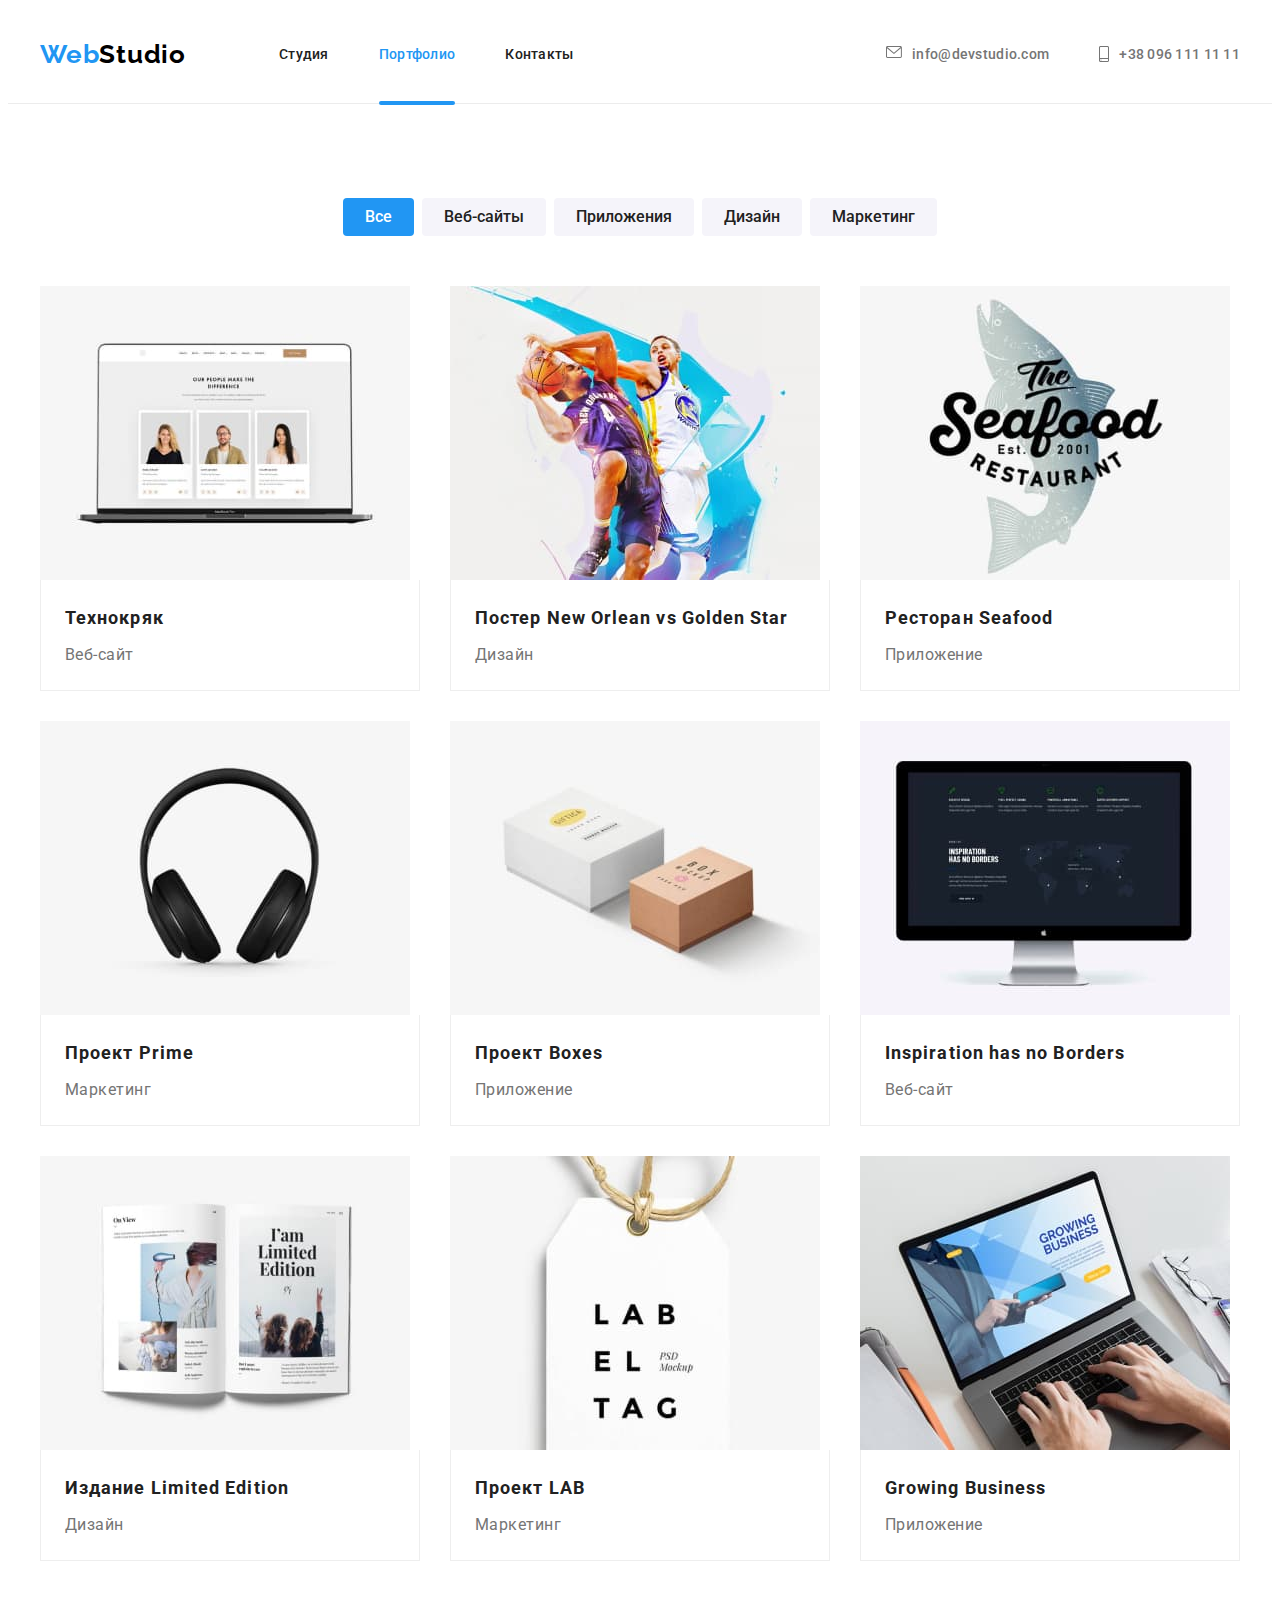
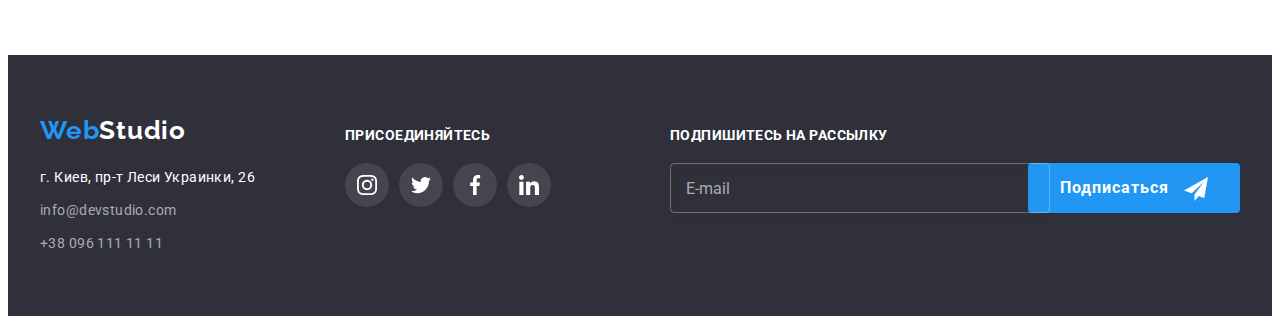
==== portfolio.html @ 1e7b912c "Initial commit" ====
<!DOCTYPE html>
<html lang="ru">
  <head>
    <meta charset="UTF-8" />
    <meta http-equiv="X-UA-Compatible" content="IE=edge" />
    <meta name="viewport" content="width=device-width, initial-scale=1.0" />
    <title>Студия</title>
    <!-- fonts -->
    <link rel="preconnect" href="https://fonts.googleapis.com" />
    <link rel="preconnect" href="https://fonts.gstatic.com" crossorigin />
    <link
      href="https://fonts.googleapis.com/css2?family=Raleway:wght@700&family=Roboto:wght@400;500;700;900&display=swap"
      rel="stylesheet"
    />
    <!-- normalize -->
    <link
      rel="stylesheet"
      href="https://cdnjs.cloudflare.com/ajax/libs/modern-normalize/1.1.0/modern-normalize.min.css"
      integrity="sha512-wpPYUAdjBVSE4KJnH1VR1HeZfpl1ub8YT/NKx4PuQ5NmX2tKuGu6U/JRp5y+Y8XG2tV+wKQpNHVUX03MfMFn9Q=="
      crossorigin="anonymous"
      referrerpolicy="no-referrer"
    />
    <!-- custom styles -->
    <link rel="stylesheet" href="./css/styles.css" />
    <link rel="shortcut icon" href="./images/favicon.ico" type="image/x-icon" />
  </head>
  <body>
    <!-- header section -->

    <header class="header">
      <!-- LOGO of a site -->
      <div class="container header-container">
        <nav class="header-nav">
          <a class="link logo" href="./index.html"
            >Web<span class="head-studio">Studio</span></a
          >

          <ul class="nopoint main-nav">
            <li class="main-nav-item">
              <a class="link nav-link main-nav-link" href="./index.html"
                >Студия</a
              >
            </li>
            <li class="main-nav-item">
              <a
                class="link nav-link main-nav-link link-active"
                href="./portfolio.html"
                >Портфолио</a
              >
            </li>
            <li class="main-nav-item">
              <a class="link nav-link main-nav-link" href="">Контакты</a>
            </li>
          </ul>
        </nav>

        <!-- contacts at header -->

        <ul class="nopoint contact-nav">
          <li class="contact-nav-item">
            <a class="link nav-link" href="mailto:info@devstudio.com"
              ><svg class="icon icon-contact" width="16" height="12">
                <use href="./images/icons.svg#icon-mail"></use>
              </svg>
              <span>info@devstudio.com</span></a
            >
          </li>
          <li class="contact-nav-item">
            <a class="link nav-link" href="tel:+380961111111"
              ><svg class="icon icon-contact" width="10" height="16">
                <use href="./images/icons.svg#icon-phone"></use>
              </svg>
              <span>+38 096 111 11 11</span></a
            >
          </li>
        </ul>
      </div>
    </header>

    <main>
      <section class="portfolio section">
        <div class="container">
          <h1 class="visually-hidden">Портфолио</h1>
          <ul class="nopoint filter-btn-list">
            <li class="filter-btn">
              <button class="button btn-active" type="button">Все</button>
            </li>
            <li class="filter-btn">
              <button class="button btn-passive" type="button">
                Веб-сайты
              </button>
            </li>
            <li class="filter-btn">
              <button class="button btn-passive" type="button">
                Приложения
              </button>
            </li>
            <li class="filter-btn">
              <button class="button btn-passive" type="button">Дизайн</button>
            </li>
            <li class="filter-btn">
              <button class="button btn-passive" type="button">
                Маркетинг
              </button>
            </li>
          </ul>
          <ul class="nopoint card-set">
            <li class="card-set-item">
              <a href="" class="link portfolio-link">
                <div class="photo-thumb">
                  <img
                    src="./images/portfolio/img-1.jpg"
                    alt="сайт Технокряк"
                    width="370"
                    height="294"
                  />
                  <div class="overlay-item-description">
                    <p class="portfolio-item-description">
                      Ресурс предлагает комплексные предложения с разным уровнем
                      функционала и сервисов. Все это позволит посетителю
                      получить исчерпывающие сведения о компании или частном
                      лице.
                    </p>
                  </div>
                </div>
                <div class="ptf-card">
                  <h2 class="title project-name">Технокряк</h2>
                  <p class="project-descrption">Веб-сайт</p>
                </div>
              </a>
            </li>
            <li class="card-set-item">
              <a href="" class="link portfolio-link">
                <div class="photo-thumb">
                  <img
                    src="./images/portfolio/img-2.jpg"
                    alt="два баскетболиста с мячом"
                    width="370"
                    height="294"
                  />
                  <div class="overlay-item-description">
                    <p class="portfolio-item-description">
                      Ресурс предлагает комплексные предложения с разным уровнем
                      функционала и сервисов. Все это позволит посетителю
                      получить исчерпывающие сведения о компании или частном
                      лице.
                    </p>
                  </div>
                </div>
                <div class="ptf-card">
                  <h2 class="title project-name">
                    Постер New Orlean vs Golden Star
                  </h2>
                  <p class="project-descrption">Дизайн</p>
                </div>
              </a>
            </li>
            <li class="card-set-item">
              <a href="" class="link portfolio-link">
                <div class="photo-thumb">
                  <img
                    src="./images/portfolio/img-3.jpg"
                    alt="лого ресторана и рыбка"
                    width="370"
                    height="294"
                  />
                  <div class="overlay-item-description">
                    <p class="portfolio-item-description">
                      Ресурс предлагает комплексные предложения с разным уровнем
                      функционала и сервисов. Все это позволит посетителю
                      получить исчерпывающие сведения о компании или частном
                      лице.
                    </p>
                  </div>
                </div>
                <div class="ptf-card">
                  <h2 class="title project-name">Ресторан Seafood</h2>
                  <p class="project-descrption">Приложение</p>
                </div>
              </a>
            </li>
            <li class="card-set-item">
              <a href="" class="link portfolio-link">
                <div class="photo-thumb">
                  <img
                    src="./images/portfolio/img-4.jpg"
                    alt="наушники"
                    width="370"
                    height="294"
                  />
                  <div class="overlay-item-description">
                    <p class="portfolio-item-description">
                      Ресурс предлагает комплексные предложения с разным уровнем
                      функционала и сервисов. Все это позволит посетителю
                      получить исчерпывающие сведения о компании или частном
                      лице.
                    </p>
                  </div>
                </div>
                <div class="ptf-card">
                  <h2 class="title project-name">Проект Prime</h2>
                  <p class="project-descrption">Маркетинг</p>
                </div>
              </a>
            </li>
            <li class="card-set-item">
              <a href="" class="link portfolio-link">
                <div class="photo-thumb">
                  <img
                    src="./images/portfolio/img-5.jpg"
                    alt="коробка и кирпич"
                    width="370"
                    height="294"
                  />
                  <div class="overlay-item-description">
                    <p class="portfolio-item-description">
                      Ресурс предлагает комплексные предложения с разным уровнем
                      функционала и сервисов. Все это позволит посетителю
                      получить исчерпывающие сведения о компании или частном
                      лице.
                    </p>
                  </div>
                </div>
                <div class="ptf-card">
                  <h2 class="title project-name">Проект Boxes</h2>
                  <p class="project-descrption">Приложение</p>
                </div>
              </a>
            </li>
            <li class="card-set-item">
              <a href="" class="link portfolio-link">
                <div class="photo-thumb">
                  <img
                    src="./images/portfolio/img-6.jpg"
                    alt="монитор с зайтом про звездное небо"
                    width="370"
                    height="294"
                  />
                  <div class="overlay-item-description">
                    <p class="portfolio-item-description">
                      Ресурс предлагает комплексные предложения с разным уровнем
                      функционала и сервисов. Все это позволит посетителю
                      получить исчерпывающие сведения о компании или частном
                      лице.
                    </p>
                  </div>
                </div>
                <div class="ptf-card">
                  <h2 class="title project-name">Inspiration has no Borders</h2>
                  <p class="project-descrption">Веб-сайт</p>
                </div>
              </a>
            </li>
            <li class="card-set-item">
              <a href="" class="link portfolio-link">
                <div class="photo-thumb">
                  <img
                    src="./images/portfolio/img-7.jpg"
                    alt="книга"
                    width="370"
                    height="294"
                  />
                  <div class="overlay-item-description">
                    <p class="portfolio-item-description">
                      Ресурс предлагает комплексные предложения с разным уровнем
                      функционала и сервисов. Все это позволит посетителю
                      получить исчерпывающие сведения о компании или частном
                      лице.
                    </p>
                  </div>
                </div>
                <div class="ptf-card">
                  <h2 class="title project-name">Издание Limited Edition</h2>
                  <p class="project-descrption">Дизайн</p>
                </div>
              </a>
            </li>
            <li class="card-set-item">
              <a href="" class="link portfolio-link">
                <div class="photo-thumb">
                  <img
                    src="./images/portfolio/img-8.jpg"
                    alt="бирка с лого"
                    width="370"
                    height="294"
                  />
                  <div class="overlay-item-description">
                    <p class="portfolio-item-description">
                      Ресурс предлагает комплексные предложения с разным уровнем
                      функционала и сервисов. Все это позволит посетителю
                      получить исчерпывающие сведения о компании или частном
                      лице.
                    </p>
                  </div>
                </div>
                <div class="ptf-card">
                  <h2 class="title project-name">Проект LAB</h2>
                  <p class="project-descrption">Маркетинг</p>
                </div>
              </a>
            </li>
            <li class="card-set-item">
              <a href="" class="link portfolio-link">
                <div class="photo-thumb">
                  <img
                    src="./images/portfolio/img-9.jpg"
                    alt="человек работает с нетбуком"
                    width="370"
                    height="294"
                  />
                  <div class="overlay-item-description">
                    <p class="portfolio-item-description">
                      Ресурс предлагает комплексные предложения с разным уровнем
                      функционала и сервисов. Все это позволит посетителю
                      получить исчерпывающие сведения о компании или частном
                      лице.
                    </p>
                  </div>
                </div>
                <div class="ptf-card">
                  <h2 class="title project-name">Growing Business</h2>
                  <p class="project-descrption">Приложение</p>
                </div>
              </a>
            </li>
          </ul>
        </div>
      </section>
    </main>

    <!-- footer section -->

    <footer class="footer">
      <div class="container footer-box">
        <address class="contact-info">
          <a class="link logo" href="./index.html"
            >Web<span class="bottom-studio">Studio</span></a
          >
          <ul class="nopoint">
            <li class="footer-item">
              <a
                class="link contact-address"
                href="https://goo.gl/maps/6H8zDvz9oKY9i1Rz8"
                target="_blank"
                rel="noopener nofollow"
                >г. Киев, пр-т Леси Украинки, 26</a
              >
            </li>
            <li class="footer-item">
              <a class="link contact-link" href="mailto:info@devstudio.com"
                >info@devstudio.com</a
              >
            </li>
            <li class="footer-item">
              <a class="link contact-link" href="tel:+380961111111"
                >+38 096 111 11 11</a
              >
            </li>
          </ul>
        </address>

        <div class="join">
          <strong class="title title-join">присоединяйтесь</strong>
          <ul class="nopoint social-list">
            <li class="social-item">
              <a
                href="https://www.instagram.com/"
                class="social-link link"
                rel="noopener noreferrer"
                target="_blank"
                aria-label="instagram"
              >
                <svg class="icon" width="20" height="20">
                  <use href="./images/icons.svg#icon-instagram"></use>
                </svg>
              </a>
            </li>
            <li class="social-item">
              <a
                href="https://twitter.com/?lang=ru"
                class="social-link link"
                rel="noopener noreferrer"
                target="_blank"
                aria-label="twitter"
              >
                <svg class="icon" width="20" height="20">
                  <use href="./images/icons.svg#icon-twitter"></use>
                </svg>
              </a>
            </li>
            <li class="social-item">
              <a
                href="https://www.facebook.com/groups/themeowuniverse"
                class="social-link link"
                rel="noopener noreferrer"
                target="_blank"
                aria-label="facebook"
              >
                <svg class="icon" width="20" height="20">
                  <use href="./images/icons.svg#icon-facebook"></use>
                </svg>
              </a>
            </li>
            <li class="social-item">
              <a
                href="https://ru.linkedin.com/"
                class="social-link link"
                rel="noopener noreferrer"
                target="_blank"
                aria-label="linkedin"
              >
                <svg class="icon" width="20" height="20">
                  <use href="./images/icons.svg#icon-linkedin"></use>
                </svg>
              </a>
            </li>
          </ul>
        </div>

        <div class="subscribe">
          <strong class="title title-join">Подпишитесь на рассылку</strong>
          <form class="subsribe-form">
            <label class="subscribe-label">
              <input
                class="subscribe-input"
                type="email"
                name="subscribe-email"
                placeholder=" "
              />
              <span class="subscribe-text">E-mail</span>
            </label>
            <button class="button subscribe-btn btn-active" type="submit">
              Подписаться
              <svg class="icon icon-send" width="24" height="24">
                <use href="./images/icons.svg#icon-send"></use>
              </svg>
            </button>
          </form>
        </div>
      </div>
    </footer>
  </body>
</html>
---- css/styles.css ----
/* Объявим переменные */
:root {
  /* text clrs */
  --main-clr: #2196f3;
  --title-color: #212121;
  --text-color: #757575;
  --foot-adress: rgba(255, 255, 255, 0.6);
  --white-clr: white;
  --icon-clr: #afb1b8;
  /* bg clrs */
  --bg-clr-main: #2f303a;
  --bg-clr-secondary: #f5f4fa;
  --bg-hero: #c4c4c4;
  --foot-icon: rgba(255, 255, 255, 0.1);
  --bg-our-job: rgba(47, 48, 58, 0.8);
  --overlay: rgba(0, 0, 0, 0.2);
  --hover-overlay: rgba(33, 150, 243, 0.9);
  --border-form-clr: rgba(33, 33, 33, 0.2);
  /* others */
  --hover-btn: #188ce8;
  --frame-clr: #ececec;
  --frame-card: #eeeeee;
  --box-height: 1.16;
  --ltr-spasing: 0.03em;
  --indent: 30px;
  /* transition */
  --transition-var: 250ms cubic-bezier(0.4, 0, 0.2, 1);
}

/* глобальныe стилu */

body {
  font-family: "Roboto", sans-serif;
  font-size: 14px;
  color: var(--text-color);
}
h1,
h2,
h3,
h4,
h5,
h6,
ul,
p {
  margin: 0;
  padding: 0;
}
img {
  display: block;
  max-width: 100%;
  height: auto;
}
.no-scroll {
  overflow: hidden;
}
.nopoint {
  list-style: none;
}
/* link start */
.link {
  text-decoration: none;
  color: inherit;
  transition: color var(--transition-var);
}
.nav-link.link-active,
.link:hover,
.link:focus {
  color: var(--main-clr);
}
.link-active::after {
  content: "";
  position: absolute;
  left: 0;
  bottom: -9px;

  width: 100%;
  height: 4px;
  border-radius: 2px;
  background-color: var(--main-clr);
}
.icon {
  fill: currentColor;
}
/* buttons start */
.button {
  font-family: inherit;
  font-size: 16px;
  font-weight: 500;
  border-radius: 4px;
  border: none;

  transition: color var(--transition-var), box-shadow var(--transition-var),
    background-color var(--transition-var);

  cursor: pointer;
}
.button:hover,
.button:focus {
  color: var(--white-clr);
  background-color: var(--hover-btn);
  box-shadow: 0px 4px 4px rgba(0, 0, 0, 0.15);
}
.btn-active {
  color: var(--white-clr);
  background-color: var(--main-clr);
}
.btn-passive {
  color: var(--title-color);
  background-color: var(--bg-clr-secondary);
}
/* buttons end */
.visually-hidden {
  position: absolute;
  width: 1px;
  height: 1px;
  margin: -1px;
  border: 0;
  padding: 0;

  white-space: nowrap;
  clip-path: inset(100%);
  clip: rect(0 0 0 0);
  overflow: hidden;
}
.title {
  color: var(--title-color);
}
.logo {
  font-family: "Raleway", sans-serif;
  font-weight: 700;
  font-size: 26px;
  line-height: 1.2;
  letter-spacing: var(--ltr-spasing);

  color: var(--main-clr);
}
.container {
  width: 1200px;
  padding: 0 15px;
  margin-left: auto;
  margin-right: auto;
}
.section {
  padding-top: 94px;
  padding-bottom: 94px;
}
/* calc of margin for all cards */
.card-set {
  display: flex;
  flex-wrap: wrap;
  margin: calc(var(--indent) / -2);
}
.card-set-item {
  flex-basis: calc((100% - var(--items) * var(--indent)) / var(--items));
  margin: calc(var(--indent) / 2);
}
/* локальные стили */

/* header */

.head-studio {
  color: black;
}
.nav-link {
  display: flex;
  font-weight: 500;
  font-size: 14px;
  line-height: var(--box-height);

  letter-spacing: 0.02em;
}
.nav-link,
.logo {
  padding: 31px 0 33px 0;
}
.header-container,
.header-nav,
.main-nav,
.contact-nav {
  display: flex;
}
.main-nav-item:not(:last-child),
.contact-nav-item:not(:last-child) {
  margin-right: 50px;
}
.main-nav-item {
  position: relative;
}
.header-nav,
.header-container {
  align-items: center;
}
.logo {
  margin-right: 93px;
}
.contact-nav {
  margin-left: auto;
}
.main-nav-link {
  color: var(--title-color);
}
.header {
  border-bottom: 1px solid var(--frame-clr);
}
.icon-contact {
  margin-right: 10px;
}

/* hero section */
.hero {
  padding: 200px 0;
  max-width: 1600px;
  margin: auto;

  text-align: center;

  background-color: var(--bg-hero);
  background-image: linear-gradient(
      rgba(47, 48, 58, 0.4),
      rgba(47, 48, 58, 0.4)
    ),
    url(../images/bg-hero.jpg);
  background-repeat: no-repeat;
  background-size: cover;
  background-position: center;
}
.hero-title {
  margin-bottom: 30px;

  font-weight: 900;
  font-size: 44px;
  line-height: 1.36;
  text-align: center;
  letter-spacing: 0.06em;
  text-transform: uppercase;

  color: var(--white-clr);
}
.hero-btn,
.form-btn,
.subscribe-btn {
  min-width: 200px;
  padding: 10px 32px;

  line-height: 1.88;
  font-weight: 700;
  letter-spacing: 0.06em;
}
/* qualities section */
.title-qualities,
.title-our-job,
.title-join {
  margin-bottom: 10px;

  font-size: inherit;
  line-height: var(--box-height);
  letter-spacing: var(--ltr-spasing);
  text-transform: uppercase;
}
.text-qualities {
  line-height: 1.71;
  letter-spacing: var(--ltr-spasing);
}
.qualities .card-set {
  --items: 4;
}
.qualities {
  padding-bottom: 0;
}
.bg-qualities {
  display: flex;
  justify-content: center;
  align-items: center;
  min-height: 120px;
  border-radius: 4px;

  margin-bottom: 30px;

  background-color: var(--bg-clr-secondary);
}
/* our job section */
.photo-thumb {
  position: relative;
  overflow: hidden;
}

.photos-title,
.workers-title,
.customers-title {
  margin-bottom: 50px;

  font-size: 36px;
  line-height: var(--box-height);
  text-align: center;
  letter-spacing: var(--ltr-spasing);
}
.title-our-job {
  position: absolute;
  left: 0;
  bottom: 0;

  display: flex;
  justify-content: center;
  align-items: center;
  width: 100%;
  min-height: 70px;
  margin-bottom: 0;

  background-color: var(--bg-our-job);
  color: #ffffff;
}
.photos .card-set {
  --items: 3;
}

/* workers section */
.workers {
  background-color: var(--bg-clr-secondary);
}
.card {
  background-color: var(--white-clr);
  text-align: center;
  font-size: 16px;
  line-height: var(--box-height);
  letter-spacing: var(--ltr-spasing);

  box-shadow: 0px 1px 3px rgba(0, 0, 0, 0.12), 0px 1px 1px rgba(0, 0, 0, 0.14),
    0px 2px 1px rgba(0, 0, 0, 0.2);
  border-radius: 0px 0px 4px 4px;
}
.name {
  margin-bottom: 10px;

  font-weight: 500;
  font-size: inherit;
  line-height: 1.19;
  letter-spacing: var(--ltr-spasing);
}
.card-name {
  padding: 30px 0;
}
.workers .card-set {
  --items: 4;
}
.social-list {
  display: flex;
  justify-content: center;
  gap: 10px;

  margin-top: 16px;
}
.social-item {
  border-radius: 50%;
  color: var(--icon-clr);
}
.social-link {
  display: flex;
  justify-content: center;
  align-items: center;
  width: 44px;
  height: 44px;

  border-radius: 50%;
  transition: color var(--transition-var),
    background-color var(--transition-var);

  fill: currentColor;
}
.social-item .social-link:hover,
.social-item .social-link:focus {
  background-color: var(--main-clr);
  color: var(--white-clr);
}
/* Regular customers */
.customers-list {
  display: flex;
  justify-content: center;
  align-items: center;
}
.card-set-item.customers-item {
  --items: 6;
}
.link-clients {
  display: flex;
  justify-content: center;
  align-items: center;
  height: 92px;

  border: 1px solid var(--icon-clr);
  border-radius: 4px;
  color: var(--icon-clr);
  transition: border-color var(--transition-var), color var(--transition-var);
}
.link-clients:hover,
.link-clients:focus {
  border-color: var(--main-clr);
}

/* footer section */
.footer {
  padding: 60px 0;
  background-color: var(--bg-clr-main);
}
.footer .logo {
  display: inline-block;
  margin-bottom: 20px;
  margin-right: 0;
  padding: 0;
}
.footer-item:not(:last-child) {
  margin-bottom: 9px;
}
.bottom-studio {
  color: var(--white-clr);
}
.contact-info {
  margin-right: 90px;
  font-style: inherit;
  font-size: 14px;
  line-height: 1.71;
  letter-spacing: var(--ltr-spasing);
}
.contact-address,
.title-join {
  color: var(--white-clr);
}
.contact-link {
  color: var(--foot-adress);
}
.footer-box {
  display: flex;
}
.join,
.subscribe {
  margin-top: 12px;
}
.join .social-list {
  margin-top: 20px;
}
.join .social-item {
  color: var(--white-clr);
  background-color: var(--foot-icon);
  transition: background-color var(--transition-var);
}
.social-item:hover,
.social-item:focus {
  background-color: var(--main-clr);
}
.subscribe {
  flex-basis: 570px;
  margin-left: auto;
}
.subsribe-form {
  display: flex;
  margin-top: 20px;
  align-items: center;
}
.subscribe-input {
  padding: 15px 16px;
  background-color: transparent;
  width: calc(100% - 12px);
  border: none;
  outline: none;
  transition: border-color var(--transition-var);
  font-size: 16px;
  color: var(--foot-adress);
  border: 1px solid rgba(255, 255, 255, 0.3);
  filter: drop-shadow(0px 4px 4px rgba(0, 0, 0, 0.15));
  border-radius: 4px;
}
.subscribe-input:focus {
  outline: none;
  border-color: var(--main-clr);
}
.subscribe-label {
  position: relative;
  flex-grow: 1;
}
.subscribe-text {
  position: absolute;
  left: 16px;
  bottom: 15px;
  font-size: 16px;
  color: var(--foot-adress);
  transition: transform var(--transition-var), color var(--transition-var);
}
.subscribe-input:focus + .subscribe-text {
  color: var(--main-clr);
}
.subscribe-input:focus + .subscribe-text,
.subscribe-input:not(:placeholder-shown) + .subscribe-text {
  transform: translateY(45px);
}
.icon-send {
  margin-left: 10px;
  vertical-align: middle;
}

/* modal window */
.backdrop {
  position: fixed;
  left: 0;
  top: 0;

  width: 100vw;
  height: 100vh;

  background-color: var(--overlay);

  opacity: 1;
  transition: opacity var(--transition-var), visibility var(--transition-var);
}
.backdrop.is-hidden {
  visibility: hidden;
  opacity: 0;
  pointer-events: none;
}
.backdrop.is-hidden .modal {
  transform: translate(-50%, -50%) scaleY(0.2);
}
.modal {
  position: absolute;
  left: 50%;
  top: 50%;
  transform: translate(-50%, -50%) scaleY(1);
  transition: transform var(--transition-var);
  transform-origin: top center;

  width: 530px;
  padding: 40px;

  box-shadow: 0px 1px 3px rgba(0, 0, 0, 0.12), 0px 1px 1px rgba(0, 0, 0, 0.14),
    0px 2px 1px rgba(0, 0, 0, 0.2);
  border-radius: 4px;
  background-color: var(--white-clr);
}
.btn-close {
  position: absolute;
  right: 8px;
  top: 8px;

  width: 30px;
  height: 30px;

  display: flex;
  justify-content: center;
  align-items: center;

  color: #000;
  border-radius: 50%;
  border: 1px solid rgba(0, 0, 0, 0.1);
  cursor: pointer;

  transition: color var(--transition-var);
}
.btn-close:hover {
  color: var(--main-clr);
}
.recall-form {
  display: flex;
  justify-content: center;
}
.modal-title {
  display: block;
  margin-bottom: 12px;

  font-size: 20px;
  line-height: var(--box-height);
  letter-spacing: var(--ltr-spasing);
  text-align: center;

  color: var(--title-color);
}
.mod-label {
  position: relative;
  display: flex;
  flex-direction: column;
  margin-bottom: 10px;
  transition: color var(--transition-var);

  color: var(--title-color);
}
.mod-label:last-child {
  margin-bottom: 20px;
}
.mod-label:focus-within > .input-area {
  outline: 1px solid var(--main-clr);
  border-color: transparent;
}
.mod-label:focus-within {
  color: var(--main-clr);
}
.mod-text {
  font-size: 12px;
  line-height: var(--box-height);
  letter-spacing: 0.01em;

  color: var(--text-color);
}
.input-area {
  width: 100%;
  padding: 12px;
  padding-left: 42px;
  margin-top: 4px;

  border-radius: 4px;
  border: 1px solid var(--border-form-clr);
  outline-color: var(--border-form-clr);
  transition: outline-color var(--transition-var);
}
.input-area.text-area {
  padding-left: 16px;
  min-height: 120px;
  resize: none;
}
.input-area.text-area::placeholder {
  color: rgba(117, 117, 117, 0.5);
  font-size: 12px;
}
.mod-icon {
  position: absolute;
  left: 16px;
  bottom: 12px;
}
.mod-agree {
  display: flex;
  justify-content: center;
  align-items: center;
  gap: 8px;
  margin-top: 20px;
}
.chbx-label {
  width: 15px;
  height: 15px;
  border: 2px solid var(--title-color);
  border-radius: 2px;
  color: var(--white-clr);
  transition: background-color var(--transition-var),
    border-color var(--transition-var);
}
.policy-agree:checked + .chbx-label {
  background-color: var(--main-clr);
  border-color: var(--main-clr);
}
.mod-chbox-text {
  font-size: 14px;
  line-height: 1.71;
  letter-spacing: 0.03em;
}
.licence-link {
  color: var(--main-clr);
}
.form-btn {
  display: block;
  margin-left: auto;
  margin-right: auto;
  margin-top: 30px;
  box-shadow: 0px 4px 4px rgba(0, 0, 0, 0.15);
}

/* END OF INDEX.HTML */

/* START PORTFOLIO.HTML */

.project-name {
  margin-bottom: 4px;

  font-size: 18px;
  line-height: 2;
  letter-spacing: 0.06em;
}
.project-descrption {
  font-size: 16px;
  line-height: 1.88;
  letter-spacing: var(--ltr-spasing);
}
.ptf-card {
  padding: 20px 24px;
  border: 1px solid var(--frame-card);
  border-top: none;
}
.overlay-item-description {
  position: absolute;
  left: 0;
  top: 0;
  width: 100%;
  height: 100%;
  transform: translateY(101%);

  display: flex;
  justify-content: center;
  align-items: center;

  transition: transform var(--transition-var);
  background-color: var(--hover-overlay);
}
.portfolio-item-description {
  display: block;
  flex-basis: 320px;

  font-size: 18px;
  line-height: 1.56;
  letter-spacing: var(--ltr-spasing);

  color: #ffffff;
  color: var(--white-clr);
}
.portfolio {
  --items: 3;
}
.filter-btn-list {
  display: flex;
  justify-content: center;
  margin-bottom: 50px;
}
.filter-btn:not(:last-child) {
  margin-right: 8px;
}
.portfolio .button {
  padding: 6px 22px;
  line-height: 1.6;
}
.link.portfolio-link {
  display: block;
  transition: box-shadow var(--transition-var);
}
.filter-btn > .button:hover,
.filter-btn > .button:focus {
  box-shadow: 0px 3px 1px rgba(0, 0, 0, 0.1), 0px 1px 2px rgba(0, 0, 0, 0.08),
    0px 2px 2px rgba(0, 0, 0, 0.12);
}
.portfolio .portfolio-link:hover,
.portfolio .portfolio-link:focus {
  box-shadow: 0px 1px 1px rgba(0, 0, 0, 0.12), 0px 4px 4px rgba(0, 0, 0, 0.06),
    1px 4px 6px rgba(0, 0, 0, 0.16);
  color: var(--text-color);
}
.portfolio-link:hover .overlay-item-description,
.portfolio-link:focus .overlay-item-description {
  transform: translateY(0);
}
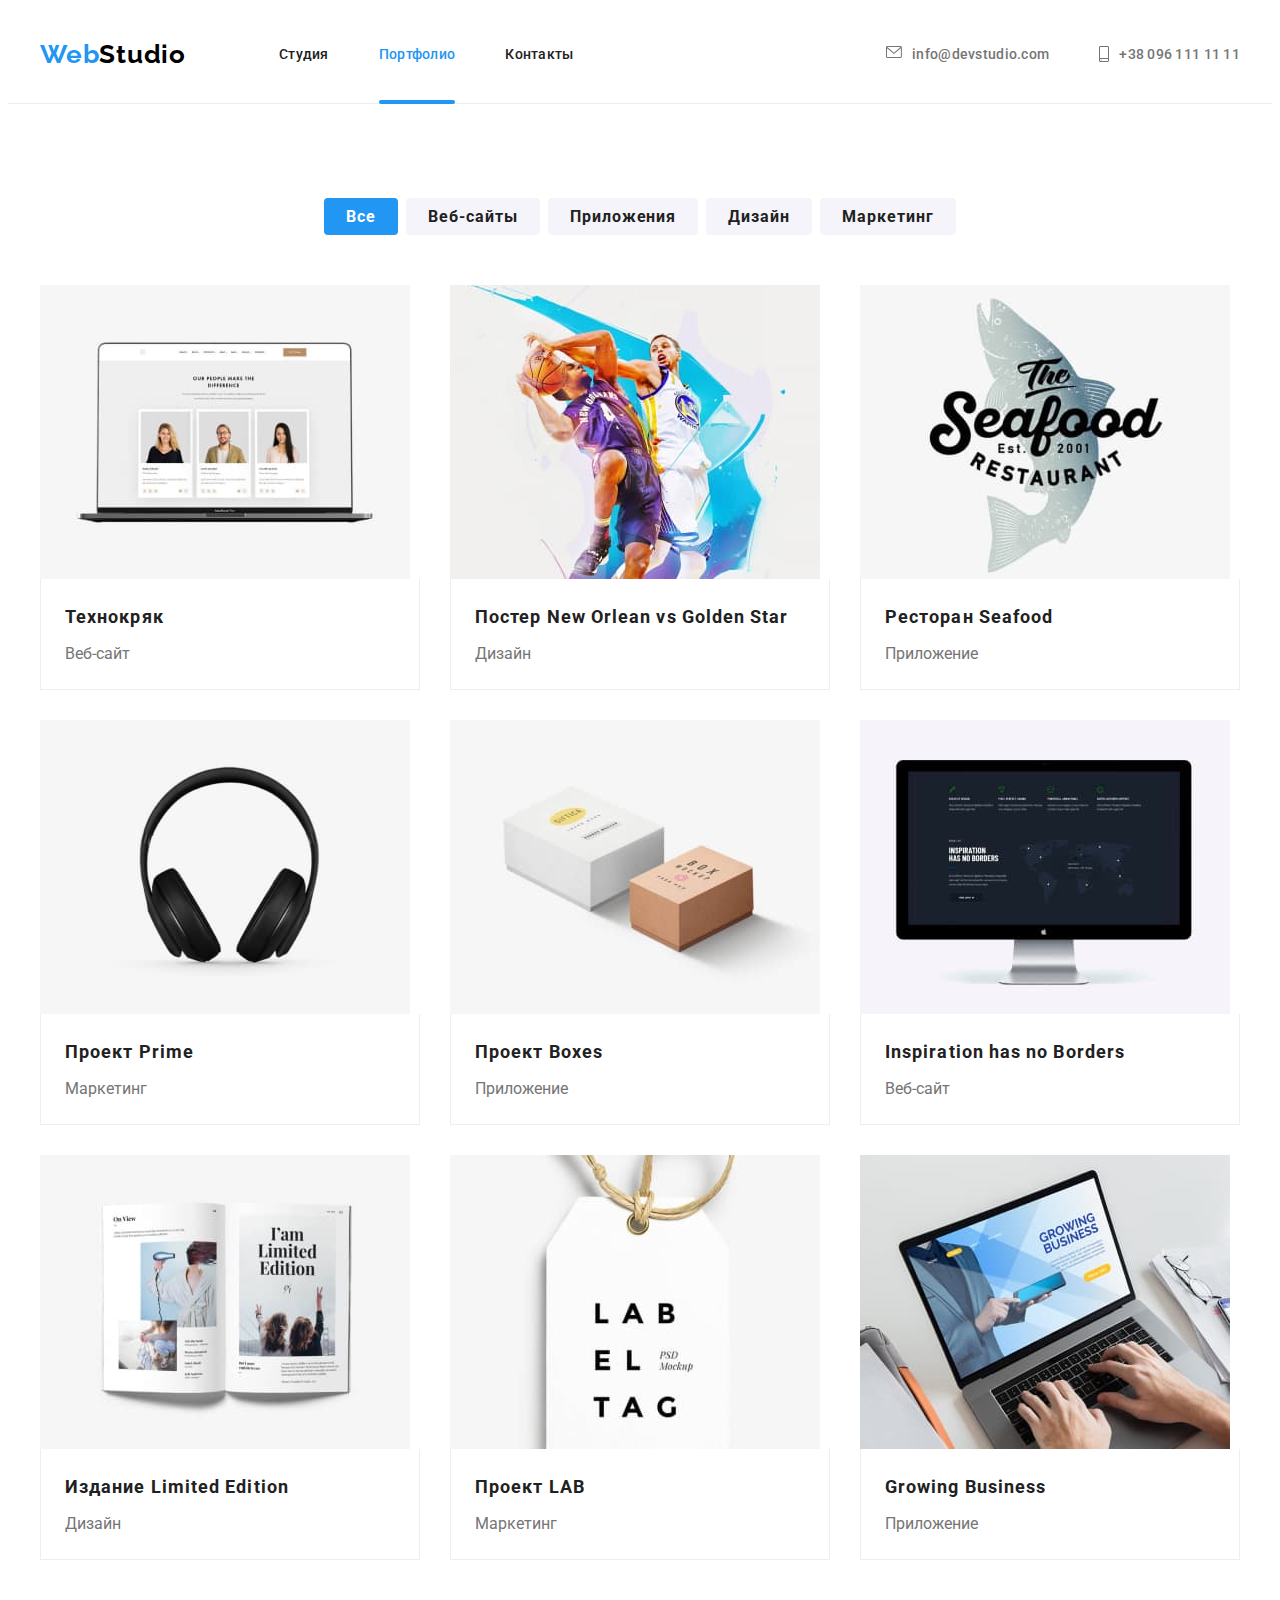
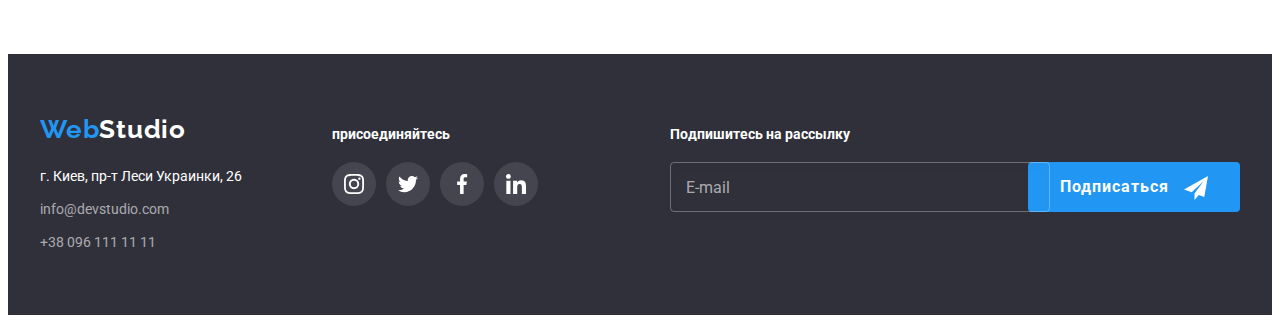
==== commit 083c76ba: "sass up to footer" ====
--- a/portfolio.html
+++ b/portfolio.html
@@ -21,6 +21,7 @@
       referrerpolicy="no-referrer"
     />
     <!-- custom styles -->
+    <link rel="stylesheet" href="./css/main.min.css" />
     <link rel="stylesheet" href="./css/styles.css" />
     <link rel="shortcut icon" href="./images/favicon.ico" type="image/x-icon" />
   </head>
@@ -83,243 +84,247 @@
           <h1 class="visually-hidden">Портфолио</h1>
           <ul class="nopoint filter-btn-list">
             <li class="filter-btn">
-              <button class="button btn-active" type="button">Все</button>
+              <button class="button btn--active" type="button">Все</button>
             </li>
             <li class="filter-btn">
-              <button class="button btn-passive" type="button">
+              <button class="button btn--passive" type="button">
                 Веб-сайты
               </button>
             </li>
             <li class="filter-btn">
-              <button class="button btn-passive" type="button">
+              <button class="button btn--passive" type="button">
                 Приложения
               </button>
             </li>
             <li class="filter-btn">
-              <button class="button btn-passive" type="button">Дизайн</button>
+              <button class="button btn--passive" type="button">Дизайн</button>
             </li>
             <li class="filter-btn">
-              <button class="button btn-passive" type="button">
+              <button class="button btn--passive" type="button">
                 Маркетинг
               </button>
             </li>
           </ul>
           <ul class="nopoint card-set">
-            <li class="card-set-item">
-              <a href="" class="link portfolio-link">
-                <div class="photo-thumb">
+            <li class="card-set__item">
+              <a href="" class="link portfolio-card">
+                <div class="photo__thumb">
                   <img
                     src="./images/portfolio/img-1.jpg"
                     alt="сайт Технокряк"
                     width="370"
                     height="294"
                   />
-                  <div class="overlay-item-description">
-                    <p class="portfolio-item-description">
-                      Ресурс предлагает комплексные предложения с разным уровнем
-                      функционала и сервисов. Все это позволит посетителю
-                      получить исчерпывающие сведения о компании или частном
-                      лице.
-                    </p>
-                  </div>
-                </div>
-                <div class="ptf-card">
-                  <h2 class="title project-name">Технокряк</h2>
-                  <p class="project-descrption">Веб-сайт</p>
-                </div>
-              </a>
-            </li>
-            <li class="card-set-item">
-              <a href="" class="link portfolio-link">
-                <div class="photo-thumb">
+                  <div class="portfolio-card__overlay">
+                    <p class="portfolio-card__text">
+                      Ресурс предлагает комплексные предложения с разным уровнем
+                      функционала и сервисов. Все это позволит посетителю
+                      получить исчерпывающие сведения о компании или частном
+                      лице.
+                    </p>
+                  </div>
+                </div>
+                <div class="portfolio-card__description">
+                  <h2 class="title portfolio-card__title">Технокряк</h2>
+                  <p class="portfolio-card__type">Веб-сайт</p>
+                </div>
+              </a>
+            </li>
+            <li class="card-set__item">
+              <a href="" class="link portfolio-card">
+                <div class="photo__thumb">
                   <img
                     src="./images/portfolio/img-2.jpg"
                     alt="два баскетболиста с мячом"
                     width="370"
                     height="294"
                   />
-                  <div class="overlay-item-description">
-                    <p class="portfolio-item-description">
-                      Ресурс предлагает комплексные предложения с разным уровнем
-                      функционала и сервисов. Все это позволит посетителю
-                      получить исчерпывающие сведения о компании или частном
-                      лице.
-                    </p>
-                  </div>
-                </div>
-                <div class="ptf-card">
-                  <h2 class="title project-name">
+                  <div class="portfolio-card__overlay">
+                    <p class="portfolio-card__text">
+                      Ресурс предлагает комплексные предложения с разным уровнем
+                      функционала и сервисов. Все это позволит посетителю
+                      получить исчерпывающие сведения о компании или частном
+                      лице.
+                    </p>
+                  </div>
+                </div>
+                <div class="portfolio-card__description">
+                  <h2 class="title portfolio-card__title">
                     Постер New Orlean vs Golden Star
                   </h2>
-                  <p class="project-descrption">Дизайн</p>
-                </div>
-              </a>
-            </li>
-            <li class="card-set-item">
-              <a href="" class="link portfolio-link">
-                <div class="photo-thumb">
+                  <p class="portfolio-card__type">Дизайн</p>
+                </div>
+              </a>
+            </li>
+            <li class="card-set__item">
+              <a href="" class="link portfolio-card">
+                <div class="photo__thumb">
                   <img
                     src="./images/portfolio/img-3.jpg"
                     alt="лого ресторана и рыбка"
                     width="370"
                     height="294"
                   />
-                  <div class="overlay-item-description">
-                    <p class="portfolio-item-description">
-                      Ресурс предлагает комплексные предложения с разным уровнем
-                      функционала и сервисов. Все это позволит посетителю
-                      получить исчерпывающие сведения о компании или частном
-                      лице.
-                    </p>
-                  </div>
-                </div>
-                <div class="ptf-card">
-                  <h2 class="title project-name">Ресторан Seafood</h2>
-                  <p class="project-descrption">Приложение</p>
-                </div>
-              </a>
-            </li>
-            <li class="card-set-item">
-              <a href="" class="link portfolio-link">
-                <div class="photo-thumb">
+                  <div class="portfolio-card__overlay">
+                    <p class="portfolio-card__text">
+                      Ресурс предлагает комплексные предложения с разным уровнем
+                      функционала и сервисов. Все это позволит посетителю
+                      получить исчерпывающие сведения о компании или частном
+                      лице.
+                    </p>
+                  </div>
+                </div>
+                <div class="portfolio-card__description">
+                  <h2 class="title portfolio-card__title">Ресторан Seafood</h2>
+                  <p class="portfolio-card__type">Приложение</p>
+                </div>
+              </a>
+            </li>
+            <li class="card-set__item">
+              <a href="" class="link portfolio-card">
+                <div class="photo__thumb">
                   <img
                     src="./images/portfolio/img-4.jpg"
                     alt="наушники"
                     width="370"
                     height="294"
                   />
-                  <div class="overlay-item-description">
-                    <p class="portfolio-item-description">
-                      Ресурс предлагает комплексные предложения с разным уровнем
-                      функционала и сервисов. Все это позволит посетителю
-                      получить исчерпывающие сведения о компании или частном
-                      лице.
-                    </p>
-                  </div>
-                </div>
-                <div class="ptf-card">
-                  <h2 class="title project-name">Проект Prime</h2>
-                  <p class="project-descrption">Маркетинг</p>
-                </div>
-              </a>
-            </li>
-            <li class="card-set-item">
-              <a href="" class="link portfolio-link">
-                <div class="photo-thumb">
+                  <div class="portfolio-card__overlay">
+                    <p class="portfolio-card__text">
+                      Ресурс предлагает комплексные предложения с разным уровнем
+                      функционала и сервисов. Все это позволит посетителю
+                      получить исчерпывающие сведения о компании или частном
+                      лице.
+                    </p>
+                  </div>
+                </div>
+                <div class="portfolio-card__description">
+                  <h2 class="title portfolio-card__title">Проект Prime</h2>
+                  <p class="portfolio-card__type">Маркетинг</p>
+                </div>
+              </a>
+            </li>
+            <li class="card-set__item">
+              <a href="" class="link portfolio-card">
+                <div class="photo__thumb">
                   <img
                     src="./images/portfolio/img-5.jpg"
                     alt="коробка и кирпич"
                     width="370"
                     height="294"
                   />
-                  <div class="overlay-item-description">
-                    <p class="portfolio-item-description">
-                      Ресурс предлагает комплексные предложения с разным уровнем
-                      функционала и сервисов. Все это позволит посетителю
-                      получить исчерпывающие сведения о компании или частном
-                      лице.
-                    </p>
-                  </div>
-                </div>
-                <div class="ptf-card">
-                  <h2 class="title project-name">Проект Boxes</h2>
-                  <p class="project-descrption">Приложение</p>
-                </div>
-              </a>
-            </li>
-            <li class="card-set-item">
-              <a href="" class="link portfolio-link">
-                <div class="photo-thumb">
+                  <div class="portfolio-card__overlay">
+                    <p class="portfolio-card__text">
+                      Ресурс предлагает комплексные предложения с разным уровнем
+                      функционала и сервисов. Все это позволит посетителю
+                      получить исчерпывающие сведения о компании или частном
+                      лице.
+                    </p>
+                  </div>
+                </div>
+                <div class="portfolio-card__description">
+                  <h2 class="title portfolio-card__title">Проект Boxes</h2>
+                  <p class="portfolio-card__type">Приложение</p>
+                </div>
+              </a>
+            </li>
+            <li class="card-set__item">
+              <a href="" class="link portfolio-card">
+                <div class="photo__thumb">
                   <img
                     src="./images/portfolio/img-6.jpg"
                     alt="монитор с зайтом про звездное небо"
                     width="370"
                     height="294"
                   />
-                  <div class="overlay-item-description">
-                    <p class="portfolio-item-description">
-                      Ресурс предлагает комплексные предложения с разным уровнем
-                      функционала и сервисов. Все это позволит посетителю
-                      получить исчерпывающие сведения о компании или частном
-                      лице.
-                    </p>
-                  </div>
-                </div>
-                <div class="ptf-card">
-                  <h2 class="title project-name">Inspiration has no Borders</h2>
-                  <p class="project-descrption">Веб-сайт</p>
-                </div>
-              </a>
-            </li>
-            <li class="card-set-item">
-              <a href="" class="link portfolio-link">
-                <div class="photo-thumb">
+                  <div class="portfolio-card__overlay">
+                    <p class="portfolio-card__text">
+                      Ресурс предлагает комплексные предложения с разным уровнем
+                      функционала и сервисов. Все это позволит посетителю
+                      получить исчерпывающие сведения о компании или частном
+                      лице.
+                    </p>
+                  </div>
+                </div>
+                <div class="portfolio-card__description">
+                  <h2 class="title portfolio-card__title">
+                    Inspiration has no Borders
+                  </h2>
+                  <p class="portfolio-card__type">Веб-сайт</p>
+                </div>
+              </a>
+            </li>
+            <li class="card-set__item">
+              <a href="" class="link portfolio-card">
+                <div class="photo__thumb">
                   <img
                     src="./images/portfolio/img-7.jpg"
                     alt="книга"
                     width="370"
                     height="294"
                   />
-                  <div class="overlay-item-description">
-                    <p class="portfolio-item-description">
-                      Ресурс предлагает комплексные предложения с разным уровнем
-                      функционала и сервисов. Все это позволит посетителю
-                      получить исчерпывающие сведения о компании или частном
-                      лице.
-                    </p>
-                  </div>
-                </div>
-                <div class="ptf-card">
-                  <h2 class="title project-name">Издание Limited Edition</h2>
-                  <p class="project-descrption">Дизайн</p>
-                </div>
-              </a>
-            </li>
-            <li class="card-set-item">
-              <a href="" class="link portfolio-link">
-                <div class="photo-thumb">
+                  <div class="portfolio-card__overlay">
+                    <p class="portfolio-card__text">
+                      Ресурс предлагает комплексные предложения с разным уровнем
+                      функционала и сервисов. Все это позволит посетителю
+                      получить исчерпывающие сведения о компании или частном
+                      лице.
+                    </p>
+                  </div>
+                </div>
+                <div class="portfolio-card__description">
+                  <h2 class="title portfolio-card__title">
+                    Издание Limited Edition
+                  </h2>
+                  <p class="portfolio-card__type">Дизайн</p>
+                </div>
+              </a>
+            </li>
+            <li class="card-set__item">
+              <a href="" class="link portfolio-card">
+                <div class="photo__thumb">
                   <img
                     src="./images/portfolio/img-8.jpg"
                     alt="бирка с лого"
                     width="370"
                     height="294"
                   />
-                  <div class="overlay-item-description">
-                    <p class="portfolio-item-description">
-                      Ресурс предлагает комплексные предложения с разным уровнем
-                      функционала и сервисов. Все это позволит посетителю
-                      получить исчерпывающие сведения о компании или частном
-                      лице.
-                    </p>
-                  </div>
-                </div>
-                <div class="ptf-card">
-                  <h2 class="title project-name">Проект LAB</h2>
-                  <p class="project-descrption">Маркетинг</p>
-                </div>
-              </a>
-            </li>
-            <li class="card-set-item">
-              <a href="" class="link portfolio-link">
-                <div class="photo-thumb">
+                  <div class="portfolio-card__overlay">
+                    <p class="portfolio-card__text">
+                      Ресурс предлагает комплексные предложения с разным уровнем
+                      функционала и сервисов. Все это позволит посетителю
+                      получить исчерпывающие сведения о компании или частном
+                      лице.
+                    </p>
+                  </div>
+                </div>
+                <div class="portfolio-card__description">
+                  <h2 class="title portfolio-card__title">Проект LAB</h2>
+                  <p class="portfolio-card__type">Маркетинг</p>
+                </div>
+              </a>
+            </li>
+            <li class="card-set__item">
+              <a href="" class="link portfolio-card">
+                <div class="photo__thumb">
                   <img
                     src="./images/portfolio/img-9.jpg"
                     alt="человек работает с нетбуком"
                     width="370"
                     height="294"
                   />
-                  <div class="overlay-item-description">
-                    <p class="portfolio-item-description">
-                      Ресурс предлагает комплексные предложения с разным уровнем
-                      функционала и сервисов. Все это позволит посетителю
-                      получить исчерпывающие сведения о компании или частном
-                      лице.
-                    </p>
-                  </div>
-                </div>
-                <div class="ptf-card">
-                  <h2 class="title project-name">Growing Business</h2>
-                  <p class="project-descrption">Приложение</p>
+                  <div class="portfolio-card__overlay">
+                    <p class="portfolio-card__text">
+                      Ресурс предлагает комплексные предложения с разным уровнем
+                      функционала и сервисов. Все это позволит посетителю
+                      получить исчерпывающие сведения о компании или частном
+                      лице.
+                    </p>
+                  </div>
+                </div>
+                <div class="portfolio-card__description">
+                  <h2 class="title portfolio-card__title">Growing Business</h2>
+                  <p class="portfolio-card__type">Приложение</p>
                 </div>
               </a>
             </li>
@@ -331,28 +336,28 @@
     <!-- footer section -->
 
     <footer class="footer">
-      <div class="container footer-box">
-        <address class="contact-info">
-          <a class="link logo" href="./index.html"
+      <div class="container footer__box">
+        <address class="contacts">
+          <a class="link logo footer__logo" href="./index.html"
             >Web<span class="bottom-studio">Studio</span></a
           >
           <ul class="nopoint">
-            <li class="footer-item">
-              <a
-                class="link contact-address"
+            <li class="contacts__item">
+              <a
+                class="link contact__address"
                 href="https://goo.gl/maps/6H8zDvz9oKY9i1Rz8"
                 target="_blank"
                 rel="noopener nofollow"
                 >г. Киев, пр-т Леси Украинки, 26</a
               >
             </li>
-            <li class="footer-item">
-              <a class="link contact-link" href="mailto:info@devstudio.com"
+            <li class="contacts__item">
+              <a class="link contact__link" href="mailto:info@devstudio.com"
                 >info@devstudio.com</a
               >
             </li>
-            <li class="footer-item">
-              <a class="link contact-link" href="tel:+380961111111"
+            <li class="contacts__item">
+              <a class="link contact__link" href="tel:+380961111111"
                 >+38 096 111 11 11</a
               >
             </li>
@@ -360,12 +365,12 @@
         </address>
 
         <div class="join">
-          <strong class="title title-join">присоединяйтесь</strong>
+          <strong class="title join__title">присоединяйтесь</strong>
           <ul class="nopoint social-list">
-            <li class="social-item">
+            <li class="social-list__item">
               <a
                 href="https://www.instagram.com/"
-                class="social-link link"
+                class="social-list__link link"
                 rel="noopener noreferrer"
                 target="_blank"
                 aria-label="instagram"
@@ -375,10 +380,10 @@
                 </svg>
               </a>
             </li>
-            <li class="social-item">
+            <li class="social-list__item">
               <a
                 href="https://twitter.com/?lang=ru"
-                class="social-link link"
+                class="social-list__link link"
                 rel="noopener noreferrer"
                 target="_blank"
                 aria-label="twitter"
@@ -388,10 +393,10 @@
                 </svg>
               </a>
             </li>
-            <li class="social-item">
+            <li class="social-list__item">
               <a
                 href="https://www.facebook.com/groups/themeowuniverse"
-                class="social-link link"
+                class="social-list__link link"
                 rel="noopener noreferrer"
                 target="_blank"
                 aria-label="facebook"
@@ -401,10 +406,10 @@
                 </svg>
               </a>
             </li>
-            <li class="social-item">
+            <li class="social-list__item">
               <a
                 href="https://ru.linkedin.com/"
-                class="social-link link"
+                class="social-list__link link"
                 rel="noopener noreferrer"
                 target="_blank"
                 aria-label="linkedin"
@@ -418,20 +423,20 @@
         </div>
 
         <div class="subscribe">
-          <strong class="title title-join">Подпишитесь на рассылку</strong>
-          <form class="subsribe-form">
-            <label class="subscribe-label">
+          <strong class="title join__title">Подпишитесь на рассылку</strong>
+          <form class="subsribe__form">
+            <label class="subscribe__label">
               <input
-                class="subscribe-input"
+                class="subscribe__input"
                 type="email"
                 name="subscribe-email"
                 placeholder=" "
               />
-              <span class="subscribe-text">E-mail</span>
+              <span class="subscribe__text">E-mail</span>
             </label>
-            <button class="button subscribe-btn btn-active" type="submit">
+            <button class="button subscribe__btn btn--active" type="submit">
               Подписаться
-              <svg class="icon icon-send" width="24" height="24">
+              <svg class="icon icon__send" width="24" height="24">
                 <use href="./images/icons.svg#icon-send"></use>
               </svg>
             </button>
--- a/css/main.min.css
+++ b/css/main.min.css
@@ -0,0 +1 @@
+:root{--main-clr: #2196f3;--title-color: #212121;--text-color: #757575;--foot-adress: rgba(255, 255, 255, 0.6);--white-clr: white;--icon-clr: #afb1b8;--bg-clr-main: #2f303a;--bg-clr-secondary: #f5f4fa;--bg-hero: #c4c4c4;--foot-icon: rgba(255, 255, 255, 0.1);--bg-our-job: rgba(47, 48, 58, 0.8);--overlay: rgba(0, 0, 0, 0.2);--hover-overlay: rgba(33, 150, 243, 0.9);--border-form-clr: rgba(33, 33, 33, 0.2);--hover-btn: #188ce8;--frame-clr: #ececec;--frame-card: #eeeeee;--indent: 30px}.visually-hidden{position:absolute;white-space:nowrap;width:1px;height:1px;overflow:hidden;border:0;padding:0;clip:rect(0 0 0 0);-webkit-clip-path:inset(50%);clip-path:inset(50%);margin:-1px}.customers,.workers,.photos,.qualities{padding-top:94px;padding-bottom:94px}.customers__title,.workers__title,.photos__title{margin-bottom:50px;font-weight:none;font-size:36px;line-height:1.1666666667;letter-spacing:.03em;text-align:center}.our-job__title,.qualities__title{margin-bottom:10px;font-weight:none;font-size:14px;line-height:1.1428571429;letter-spacing:.03em;text-transform:uppercase}h1,h2,h3,h4,h5,h6,ul,p{margin:0;padding:0}img{display:block;max-width:100%;height:auto}.nopoint{list-style:none}.link{text-decoration:none;color:inherit}.container{width:1200px;padding:0 15px;margin-left:auto;margin-right:auto}body{font-family:"Roboto",sans-serif;font-size:14px;color:var(--text-color)}body.no-scroll{overflow:hidden}.title{color:var(--title-color)}.card-set{display:-webkit-box;display:-ms-flexbox;display:flex;-ms-flex-wrap:wrap;flex-wrap:wrap;margin:calc(var(--indent)/-2)}.card-set__item{-ms-flex-preferred-size:calc((100% - var(--items)*var(--indent))/var(--items));flex-basis:calc((100% - var(--items)*var(--indent))/var(--items));margin:calc(var(--indent)/2)}.button{font-family:inherit;font-weight:700;font-size:16px;line-height:1.875;letter-spacing:.06em;border-radius:4px;border:none;-webkit-transition-property:color;transition-property:color;-webkit-transition-duration:2500ms;transition-duration:2500ms;-webkit-transition-timing-function:cubic-bezier(0.4, 0, 0.2, 1);transition-timing-function:cubic-bezier(0.4, 0, 0.2, 1);-webkit-transition-property:-webkit-box-shadow;transition-property:-webkit-box-shadow;transition-property:box-shadow;transition-property:box-shadow, -webkit-box-shadow;transition-duration:2500ms;transition-timing-function:cubic-bezier(0.4, 0, 0.2, 1);-webkit-transition-property:background-color;transition-property:background-color;transition-duration:2500ms;transition-timing-function:cubic-bezier(0.4, 0, 0.2, 1);cursor:pointer}.button:hover,.button:focus{color:var(--white-clr);background-color:var(--hover-btn);-webkit-box-shadow:0px 4px 4px rgba(0,0,0,.15);box-shadow:0px 4px 4px rgba(0,0,0,.15)}.btn--active{color:var(--white-clr);background-color:var(--main-clr)}.btn--passive{color:var(--title-color);background-color:var(--bg-clr-secondary)}.hero__btn,.form__btn,.subscribe__btn{min-width:200px;padding:10px 32px}.link{text-decoration:none;color:inherit;-webkit-transition-property:color;transition-property:color;-webkit-transition-duration:2500ms;transition-duration:2500ms;-webkit-transition-timing-function:cubic-bezier(0.4, 0, 0.2, 1);transition-timing-function:cubic-bezier(0.4, 0, 0.2, 1)}.link:hover,.link:focus{color:var(--main-clr)}.icon{fill:currentColor}.logo{font-family:"Raleway",sans-serif;font-weight:700;font-size:26px;line-height:1.1730769231;letter-spacing:.03em;color:var(--main-clr);padding:31px 0 33px 0}.social-list{display:-webkit-box;display:-ms-flexbox;display:flex;-webkit-box-pack:center;-ms-flex-pack:center;justify-content:center;gap:10px;margin-top:16px}.social-list__item{border-radius:50%;color:var(--icon-clr)}.social-list__link{display:-webkit-box;display:-ms-flexbox;display:flex;-webkit-box-pack:center;-ms-flex-pack:center;justify-content:center;-webkit-box-align:center;-ms-flex-align:center;align-items:center;width:44px;height:44px;border-radius:50%;-webkit-transition-property:color;transition-property:color;-webkit-transition-duration:2500ms;transition-duration:2500ms;-webkit-transition-timing-function:cubic-bezier(0.4, 0, 0.2, 1);transition-timing-function:cubic-bezier(0.4, 0, 0.2, 1);-webkit-transition-property:background-color;transition-property:background-color;transition-duration:2500ms;transition-timing-function:cubic-bezier(0.4, 0, 0.2, 1);fill:currentColor}.social-list__item .social-list__link:hover,.social-list__item .social-list__link:focus{background-color:var(--main-clr);color:var(--white-clr)}.header{border-bottom:1px solid var(--frame-clr)}.head-studio{color:#000}.nav-link{display:-webkit-box;display:-ms-flexbox;display:flex;padding:31px 0 33px 0;font-weight:500;font-size:14px;line-height:1.1428571429;letter-spacing:.02em}.nav-link.link-active{color:var(--main-clr)}.link-active::after{content:"";position:absolute;left:0;bottom:-9px;width:100%;height:4px;border-radius:2px;background-color:var(--main-clr)}.header-container,.header-nav,.main-nav,.contact-nav{display:-webkit-box;display:-ms-flexbox;display:flex}.contact-nav{margin-left:auto}.contact-nav-item:not(:last-child){margin-right:50px}.main-nav-item{position:relative}.main-nav-item:not(:last-child){margin-right:50px}.header-nav,.header-container{-webkit-box-align:center;-ms-flex-align:center;align-items:center}.logo{margin-right:93px}.main-nav-link{color:var(--title-color)}.icon-contact{margin-right:10px}.hero{padding:200px 0;max-width:1600px;margin:auto;text-align:center;background-color:var(--bg-hero);background-image:-webkit-gradient(linear, left top, left bottom, from(rgba(47, 48, 58, 0.4)), to(rgba(47, 48, 58, 0.4))),url(../images/bg-hero.jpg);background-image:linear-gradient(rgba(47, 48, 58, 0.4), rgba(47, 48, 58, 0.4)),url(../images/bg-hero.jpg);background-repeat:no-repeat;background-size:cover;background-position:center}.hero__title{margin-bottom:30px;font-weight:900;font-size:44px;line-height:1.3636363636;letter-spacing:.06em;text-align:center;text-transform:uppercase;color:var(--white-clr)}.qualities{padding-bottom:0}.qualities__text{font-weight:none;font-size:14px;line-height:1.7142857143;letter-spacing:.03em}.qualities .card-set{--items: 4}.qualities__background{display:-webkit-box;display:-ms-flexbox;display:flex;-webkit-box-pack:center;-ms-flex-pack:center;justify-content:center;-webkit-box-align:center;-ms-flex-align:center;align-items:center;min-height:120px;border-radius:4px;margin-bottom:30px;background-color:var(--bg-clr-secondary)}.photo__thumb{position:relative;overflow:hidden}.our-job__title{position:absolute;left:0;bottom:0;display:-webkit-box;display:-ms-flexbox;display:flex;-webkit-box-pack:center;-ms-flex-pack:center;justify-content:center;-webkit-box-align:center;-ms-flex-align:center;align-items:center;width:100%;min-height:70px;margin-bottom:0;background-color:var(--bg-our-job);color:#fff}.photos .card-set{--items: 3}.workers{background-color:var(--bg-clr-secondary)}.card{background-color:var(--white-clr);text-align:center;font-weight:none;font-size:16px;line-height:1.1875;letter-spacing:.03em;-webkit-box-shadow:0px 1px 3px rgba(0,0,0,.12),0px 1px 1px rgba(0,0,0,.14),0px 2px 1px rgba(0,0,0,.2);box-shadow:0px 1px 3px rgba(0,0,0,.12),0px 1px 1px rgba(0,0,0,.14),0px 2px 1px rgba(0,0,0,.2);border-radius:0px 0px 4px 4px}.card__meta{padding:30px 0}.card__name{margin-bottom:10px;font-weight:500;font-size:inherit;line-height:1.19;letter-spacing:var(--ltr-spasing)}.workers .card-set{--items: 4}.customers__list{display:-webkit-box;display:-ms-flexbox;display:flex;-webkit-box-pack:center;-ms-flex-pack:center;justify-content:center;-webkit-box-align:center;-ms-flex-align:center;align-items:center}.customers__link{display:-webkit-box;display:-ms-flexbox;display:flex;-webkit-box-pack:center;-ms-flex-pack:center;justify-content:center;-webkit-box-align:center;-ms-flex-align:center;align-items:center;height:92px;border:1px solid var(--icon-clr);border-radius:4px;color:var(--icon-clr);-webkit-transition-property:color;transition-property:color;-webkit-transition-duration:2500ms;transition-duration:2500ms;-webkit-transition-timing-function:cubic-bezier(0.4, 0, 0.2, 1);transition-timing-function:cubic-bezier(0.4, 0, 0.2, 1);-webkit-transition-property:border-color;transition-property:border-color;transition-duration:2500ms;transition-timing-function:cubic-bezier(0.4, 0, 0.2, 1)}.customers__link:hover,.customers__link:focus{border-color:var(--main-clr)}.card-set__item.customers__item{--items: 6}/*# sourceMappingURL=main.min.css.map */--- a/css/styles.css
+++ b/css/styles.css
@@ -1,461 +1,68 @@
-/* Объявим переменные */
-:root {
-  /* text clrs */
-  --main-clr: #2196f3;
-  --title-color: #212121;
-  --text-color: #757575;
-  --foot-adress: rgba(255, 255, 255, 0.6);
-  --white-clr: white;
-  --icon-clr: #afb1b8;
-  /* bg clrs */
-  --bg-clr-main: #2f303a;
-  --bg-clr-secondary: #f5f4fa;
-  --bg-hero: #c4c4c4;
-  --foot-icon: rgba(255, 255, 255, 0.1);
-  --bg-our-job: rgba(47, 48, 58, 0.8);
-  --overlay: rgba(0, 0, 0, 0.2);
-  --hover-overlay: rgba(33, 150, 243, 0.9);
-  --border-form-clr: rgba(33, 33, 33, 0.2);
-  /* others */
-  --hover-btn: #188ce8;
-  --frame-clr: #ececec;
-  --frame-card: #eeeeee;
-  --box-height: 1.16;
-  --ltr-spasing: 0.03em;
-  --indent: 30px;
-  /* transition */
-  --transition-var: 250ms cubic-bezier(0.4, 0, 0.2, 1);
-}
-
-/* глобальныe стилu */
-
-body {
-  font-family: "Roboto", sans-serif;
-  font-size: 14px;
-  color: var(--text-color);
-}
-h1,
-h2,
-h3,
-h4,
-h5,
-h6,
-ul,
-p {
-  margin: 0;
-  padding: 0;
-}
-img {
-  display: block;
-  max-width: 100%;
-  height: auto;
-}
-.no-scroll {
-  overflow: hidden;
-}
-.nopoint {
-  list-style: none;
-}
-/* link start */
-.link {
-  text-decoration: none;
-  color: inherit;
-  transition: color var(--transition-var);
-}
-.nav-link.link-active,
-.link:hover,
-.link:focus {
-  color: var(--main-clr);
-}
-.link-active::after {
-  content: "";
-  position: absolute;
-  left: 0;
-  bottom: -9px;
-
-  width: 100%;
-  height: 4px;
-  border-radius: 2px;
-  background-color: var(--main-clr);
-}
-.icon {
-  fill: currentColor;
-}
-/* buttons start */
-.button {
-  font-family: inherit;
-  font-size: 16px;
-  font-weight: 500;
-  border-radius: 4px;
-  border: none;
-
-  transition: color var(--transition-var), box-shadow var(--transition-var),
-    background-color var(--transition-var);
-
-  cursor: pointer;
-}
-.button:hover,
-.button:focus {
-  color: var(--white-clr);
-  background-color: var(--hover-btn);
-  box-shadow: 0px 4px 4px rgba(0, 0, 0, 0.15);
-}
-.btn-active {
-  color: var(--white-clr);
-  background-color: var(--main-clr);
-}
-.btn-passive {
-  color: var(--title-color);
-  background-color: var(--bg-clr-secondary);
-}
-/* buttons end */
-.visually-hidden {
-  position: absolute;
-  width: 1px;
-  height: 1px;
-  margin: -1px;
-  border: 0;
-  padding: 0;
-
-  white-space: nowrap;
-  clip-path: inset(100%);
-  clip: rect(0 0 0 0);
-  overflow: hidden;
-}
-.title {
-  color: var(--title-color);
-}
-.logo {
-  font-family: "Raleway", sans-serif;
-  font-weight: 700;
-  font-size: 26px;
-  line-height: 1.2;
-  letter-spacing: var(--ltr-spasing);
-
-  color: var(--main-clr);
-}
-.container {
-  width: 1200px;
-  padding: 0 15px;
-  margin-left: auto;
-  margin-right: auto;
-}
 .section {
   padding-top: 94px;
   padding-bottom: 94px;
 }
-/* calc of margin for all cards */
-.card-set {
-  display: flex;
-  flex-wrap: wrap;
-  margin: calc(var(--indent) / -2);
-}
-.card-set-item {
-  flex-basis: calc((100% - var(--items) * var(--indent)) / var(--items));
-  margin: calc(var(--indent) / 2);
-}
-/* локальные стили */
 
 /* header */
-
-.head-studio {
-  color: black;
-}
-.nav-link {
-  display: flex;
-  font-weight: 500;
-  font-size: 14px;
-  line-height: var(--box-height);
-
-  letter-spacing: 0.02em;
-}
-.nav-link,
-.logo {
-  padding: 31px 0 33px 0;
-}
-.header-container,
-.header-nav,
-.main-nav,
-.contact-nav {
-  display: flex;
-}
-.main-nav-item:not(:last-child),
-.contact-nav-item:not(:last-child) {
-  margin-right: 50px;
-}
-.main-nav-item {
-  position: relative;
-}
-.header-nav,
-.header-container {
-  align-items: center;
-}
-.logo {
-  margin-right: 93px;
-}
-.contact-nav {
-  margin-left: auto;
-}
-.main-nav-link {
-  color: var(--title-color);
-}
-.header {
-  border-bottom: 1px solid var(--frame-clr);
-}
-.icon-contact {
-  margin-right: 10px;
-}
-
-/* hero section */
-.hero {
-  padding: 200px 0;
-  max-width: 1600px;
-  margin: auto;
-
-  text-align: center;
-
-  background-color: var(--bg-hero);
-  background-image: linear-gradient(
-      rgba(47, 48, 58, 0.4),
-      rgba(47, 48, 58, 0.4)
-    ),
-    url(../images/bg-hero.jpg);
-  background-repeat: no-repeat;
-  background-size: cover;
-  background-position: center;
-}
-.hero-title {
-  margin-bottom: 30px;
-
-  font-weight: 900;
-  font-size: 44px;
-  line-height: 1.36;
-  text-align: center;
-  letter-spacing: 0.06em;
-  text-transform: uppercase;
-
-  color: var(--white-clr);
-}
-.hero-btn,
-.form-btn,
-.subscribe-btn {
-  min-width: 200px;
-  padding: 10px 32px;
-
-  line-height: 1.88;
-  font-weight: 700;
-  letter-spacing: 0.06em;
-}
-/* qualities section */
-.title-qualities,
-.title-our-job,
-.title-join {
-  margin-bottom: 10px;
-
-  font-size: inherit;
-  line-height: var(--box-height);
-  letter-spacing: var(--ltr-spasing);
-  text-transform: uppercase;
-}
-.text-qualities {
-  line-height: 1.71;
-  letter-spacing: var(--ltr-spasing);
-}
-.qualities .card-set {
-  --items: 4;
-}
-.qualities {
-  padding-bottom: 0;
-}
-.bg-qualities {
-  display: flex;
-  justify-content: center;
-  align-items: center;
-  min-height: 120px;
-  border-radius: 4px;
-
-  margin-bottom: 30px;
-
-  background-color: var(--bg-clr-secondary);
-}
-/* our job section */
-.photo-thumb {
-  position: relative;
-  overflow: hidden;
-}
-
-.photos-title,
-.workers-title,
-.customers-title {
-  margin-bottom: 50px;
-
-  font-size: 36px;
-  line-height: var(--box-height);
-  text-align: center;
-  letter-spacing: var(--ltr-spasing);
-}
-.title-our-job {
-  position: absolute;
-  left: 0;
-  bottom: 0;
-
-  display: flex;
-  justify-content: center;
-  align-items: center;
-  width: 100%;
-  min-height: 70px;
-  margin-bottom: 0;
-
-  background-color: var(--bg-our-job);
-  color: #ffffff;
-}
-.photos .card-set {
-  --items: 3;
-}
-
-/* workers section */
-.workers {
-  background-color: var(--bg-clr-secondary);
-}
-.card {
-  background-color: var(--white-clr);
-  text-align: center;
-  font-size: 16px;
-  line-height: var(--box-height);
-  letter-spacing: var(--ltr-spasing);
-
-  box-shadow: 0px 1px 3px rgba(0, 0, 0, 0.12), 0px 1px 1px rgba(0, 0, 0, 0.14),
-    0px 2px 1px rgba(0, 0, 0, 0.2);
-  border-radius: 0px 0px 4px 4px;
-}
-.name {
-  margin-bottom: 10px;
-
-  font-weight: 500;
-  font-size: inherit;
-  line-height: 1.19;
-  letter-spacing: var(--ltr-spasing);
-}
-.card-name {
-  padding: 30px 0;
-}
-.workers .card-set {
-  --items: 4;
-}
-.social-list {
-  display: flex;
-  justify-content: center;
-  gap: 10px;
-
-  margin-top: 16px;
-}
-.social-item {
-  border-radius: 50%;
-  color: var(--icon-clr);
-}
-.social-link {
-  display: flex;
-  justify-content: center;
-  align-items: center;
-  width: 44px;
-  height: 44px;
-
-  border-radius: 50%;
-  transition: color var(--transition-var),
-    background-color var(--transition-var);
-
-  fill: currentColor;
-}
-.social-item .social-link:hover,
-.social-item .social-link:focus {
-  background-color: var(--main-clr);
-  color: var(--white-clr);
-}
-/* Regular customers */
-.customers-list {
-  display: flex;
-  justify-content: center;
-  align-items: center;
-}
-.card-set-item.customers-item {
-  --items: 6;
-}
-.link-clients {
-  display: flex;
-  justify-content: center;
-  align-items: center;
-  height: 92px;
-
-  border: 1px solid var(--icon-clr);
-  border-radius: 4px;
-  color: var(--icon-clr);
-  transition: border-color var(--transition-var), color var(--transition-var);
-}
-.link-clients:hover,
-.link-clients:focus {
-  border-color: var(--main-clr);
-}
 
 /* footer section */
 .footer {
   padding: 60px 0;
   background-color: var(--bg-clr-main);
 }
-.footer .logo {
+.footer__logo {
   display: inline-block;
   margin-bottom: 20px;
   margin-right: 0;
   padding: 0;
 }
-.footer-item:not(:last-child) {
+.contacts__item:not(:last-child) {
   margin-bottom: 9px;
 }
 .bottom-studio {
   color: var(--white-clr);
 }
-.contact-info {
+.contacts {
   margin-right: 90px;
   font-style: inherit;
   font-size: 14px;
   line-height: 1.71;
   letter-spacing: var(--ltr-spasing);
 }
-.contact-address,
-.title-join {
-  color: var(--white-clr);
-}
-.contact-link {
+.contact__address {
+  color: var(--white-clr);
+}
+.contact__link {
   color: var(--foot-adress);
 }
-.footer-box {
+.footer__box {
   display: flex;
 }
 .join,
 .subscribe {
   margin-top: 12px;
 }
+.join__title {
+  color: var(--white-clr);
+}
 .join .social-list {
   margin-top: 20px;
 }
-.join .social-item {
+.join .social-list__item {
   color: var(--white-clr);
   background-color: var(--foot-icon);
   transition: background-color var(--transition-var);
-}
-.social-item:hover,
-.social-item:focus {
-  background-color: var(--main-clr);
 }
 .subscribe {
   flex-basis: 570px;
   margin-left: auto;
 }
-.subsribe-form {
+.subsribe__form {
   display: flex;
   margin-top: 20px;
   align-items: center;
 }
-.subscribe-input {
+.subscribe__input {
   padding: 15px 16px;
   background-color: transparent;
   width: calc(100% - 12px);
@@ -468,15 +75,15 @@
   filter: drop-shadow(0px 4px 4px rgba(0, 0, 0, 0.15));
   border-radius: 4px;
 }
-.subscribe-input:focus {
+.subscribe__input:focus {
   outline: none;
   border-color: var(--main-clr);
 }
-.subscribe-label {
+.subscribe__label {
   position: relative;
   flex-grow: 1;
 }
-.subscribe-text {
+.subscribe__text {
   position: absolute;
   left: 16px;
   bottom: 15px;
@@ -484,14 +91,14 @@
   color: var(--foot-adress);
   transition: transform var(--transition-var), color var(--transition-var);
 }
-.subscribe-input:focus + .subscribe-text {
+.subscribe__input:focus + .subscribe__text {
   color: var(--main-clr);
 }
-.subscribe-input:focus + .subscribe-text,
-.subscribe-input:not(:placeholder-shown) + .subscribe-text {
+.subscribe__input:focus + .subscribe__text,
+.subscribe__input:not(:placeholder-shown) + .subscribe__text {
   transform: translateY(45px);
 }
-.icon-send {
+.icon__send {
   margin-left: 10px;
   vertical-align: middle;
 }
@@ -556,11 +163,11 @@
 .btn-close:hover {
   color: var(--main-clr);
 }
-.recall-form {
-  display: flex;
-  justify-content: center;
-}
-.modal-title {
+.modal__form {
+  display: flex;
+  justify-content: center;
+}
+.modal__title {
   display: block;
   margin-bottom: 12px;
 
@@ -571,7 +178,7 @@
 
   color: var(--title-color);
 }
-.mod-label {
+.modal__label {
   position: relative;
   display: flex;
   flex-direction: column;
@@ -580,24 +187,24 @@
 
   color: var(--title-color);
 }
-.mod-label:last-child {
+.modal__label:last-child {
   margin-bottom: 20px;
 }
-.mod-label:focus-within > .input-area {
+.modal__label:focus-within > .modal__input {
   outline: 1px solid var(--main-clr);
   border-color: transparent;
 }
-.mod-label:focus-within {
+.modal__label:focus-within {
   color: var(--main-clr);
 }
-.mod-text {
+.modal__text {
   font-size: 12px;
   line-height: var(--box-height);
   letter-spacing: 0.01em;
 
   color: var(--text-color);
 }
-.input-area {
+.modal__input {
   width: 100%;
   padding: 12px;
   padding-left: 42px;
@@ -608,28 +215,28 @@
   outline-color: var(--border-form-clr);
   transition: outline-color var(--transition-var);
 }
-.input-area.text-area {
+.modal__input.text-area {
   padding-left: 16px;
   min-height: 120px;
   resize: none;
 }
-.input-area.text-area::placeholder {
+.modal__input.text-area::placeholder {
   color: rgba(117, 117, 117, 0.5);
   font-size: 12px;
 }
-.mod-icon {
+.modal__icon {
   position: absolute;
   left: 16px;
   bottom: 12px;
 }
-.mod-agree {
+.checkbox {
   display: flex;
   justify-content: center;
   align-items: center;
   gap: 8px;
   margin-top: 20px;
 }
-.chbx-label {
+.checkbox__label {
   width: 15px;
   height: 15px;
   border: 2px solid var(--title-color);
@@ -638,11 +245,11 @@
   transition: background-color var(--transition-var),
     border-color var(--transition-var);
 }
-.policy-agree:checked + .chbx-label {
+.checkbox__input:checked + .checkbox__label {
   background-color: var(--main-clr);
   border-color: var(--main-clr);
 }
-.mod-chbox-text {
+.checkbox__text {
   font-size: 14px;
   line-height: 1.71;
   letter-spacing: 0.03em;
@@ -650,7 +257,7 @@
 .licence-link {
   color: var(--main-clr);
 }
-.form-btn {
+.form__btn {
   display: block;
   margin-left: auto;
   margin-right: auto;
@@ -662,24 +269,24 @@
 
 /* START PORTFOLIO.HTML */
 
-.project-name {
+.portfolio-card__title {
   margin-bottom: 4px;
 
   font-size: 18px;
   line-height: 2;
   letter-spacing: 0.06em;
 }
-.project-descrption {
+.portfolio-card__type {
   font-size: 16px;
   line-height: 1.88;
   letter-spacing: var(--ltr-spasing);
 }
-.ptf-card {
+.portfolio-card__description {
   padding: 20px 24px;
   border: 1px solid var(--frame-card);
   border-top: none;
 }
-.overlay-item-description {
+.portfolio-card__overlay {
   position: absolute;
   left: 0;
   top: 0;
@@ -694,7 +301,7 @@
   transition: transform var(--transition-var);
   background-color: var(--hover-overlay);
 }
-.portfolio-item-description {
+.portfolio-card__text {
   display: block;
   flex-basis: 320px;
 
@@ -720,7 +327,7 @@
   padding: 6px 22px;
   line-height: 1.6;
 }
-.link.portfolio-link {
+.portfolio-card {
   display: block;
   transition: box-shadow var(--transition-var);
 }
@@ -729,13 +336,13 @@
   box-shadow: 0px 3px 1px rgba(0, 0, 0, 0.1), 0px 1px 2px rgba(0, 0, 0, 0.08),
     0px 2px 2px rgba(0, 0, 0, 0.12);
 }
-.portfolio .portfolio-link:hover,
-.portfolio .portfolio-link:focus {
+.portfolio .portfolio-card:hover,
+.portfolio .portfolio-card:focus {
   box-shadow: 0px 1px 1px rgba(0, 0, 0, 0.12), 0px 4px 4px rgba(0, 0, 0, 0.06),
     1px 4px 6px rgba(0, 0, 0, 0.16);
   color: var(--text-color);
 }
-.portfolio-link:hover .overlay-item-description,
-.portfolio-link:focus .overlay-item-description {
+.portfolio-card:hover .portfolio-card__overlay,
+.portfolio-card:focus .portfolio-card__overlay {
   transform: translateY(0);
 }
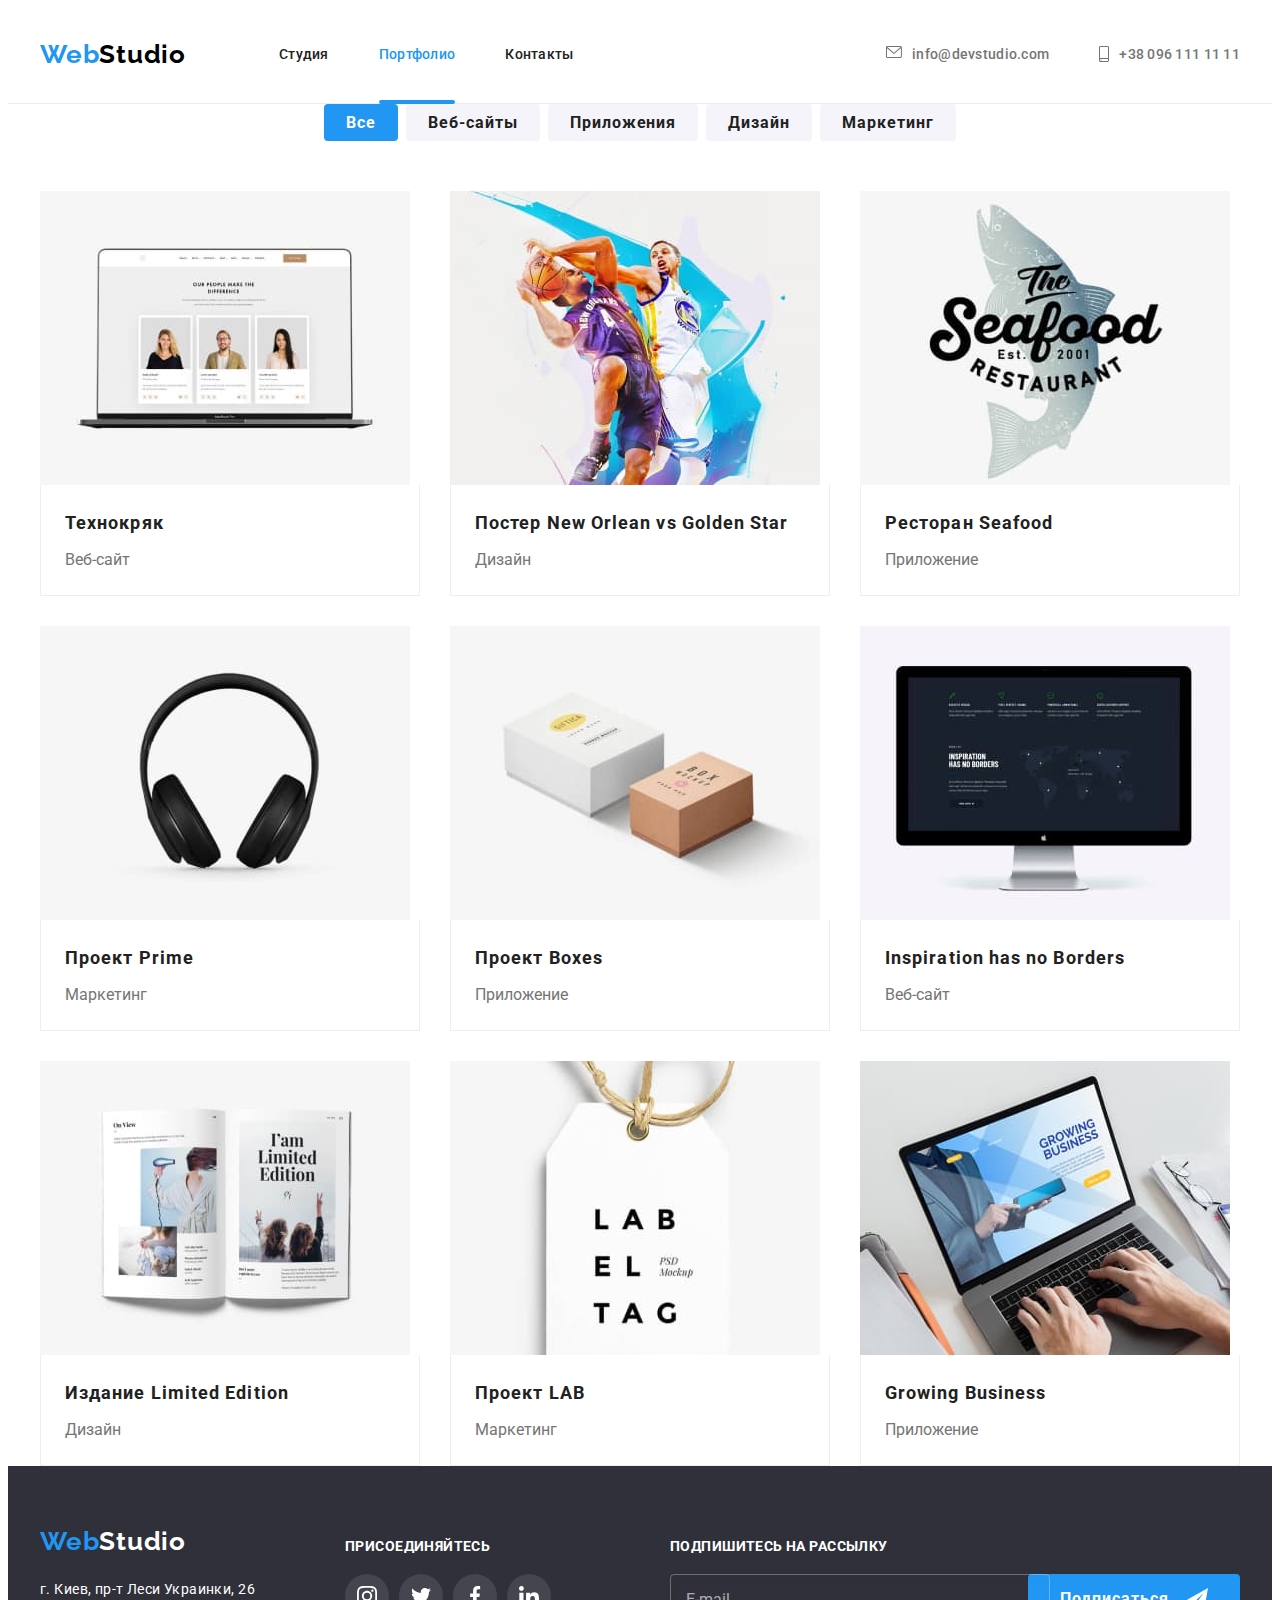
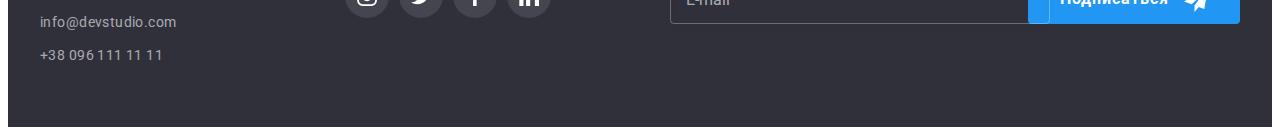
==== commit 8aa73e06: "scss for index.html" ====
--- a/portfolio.html
+++ b/portfolio.html
@@ -21,8 +21,8 @@
       referrerpolicy="no-referrer"
     />
     <!-- custom styles -->
+    <link rel="stylesheet" href="./css/styles.css" />
     <link rel="stylesheet" href="./css/main.min.css" />
-    <link rel="stylesheet" href="./css/styles.css" />
     <link rel="shortcut icon" href="./images/favicon.ico" type="image/x-icon" />
   </head>
   <body>
@@ -424,7 +424,7 @@
 
         <div class="subscribe">
           <strong class="title join__title">Подпишитесь на рассылку</strong>
-          <form class="subsribe__form">
+          <form class="subscribe__form">
             <label class="subscribe__label">
               <input
                 class="subscribe__input"
--- a/css/styles.css
+++ b/css/styles.css
@@ -1,272 +1,3 @@
-.section {
-  padding-top: 94px;
-  padding-bottom: 94px;
-}
-
-/* header */
-
-/* footer section */
-.footer {
-  padding: 60px 0;
-  background-color: var(--bg-clr-main);
-}
-.footer__logo {
-  display: inline-block;
-  margin-bottom: 20px;
-  margin-right: 0;
-  padding: 0;
-}
-.contacts__item:not(:last-child) {
-  margin-bottom: 9px;
-}
-.bottom-studio {
-  color: var(--white-clr);
-}
-.contacts {
-  margin-right: 90px;
-  font-style: inherit;
-  font-size: 14px;
-  line-height: 1.71;
-  letter-spacing: var(--ltr-spasing);
-}
-.contact__address {
-  color: var(--white-clr);
-}
-.contact__link {
-  color: var(--foot-adress);
-}
-.footer__box {
-  display: flex;
-}
-.join,
-.subscribe {
-  margin-top: 12px;
-}
-.join__title {
-  color: var(--white-clr);
-}
-.join .social-list {
-  margin-top: 20px;
-}
-.join .social-list__item {
-  color: var(--white-clr);
-  background-color: var(--foot-icon);
-  transition: background-color var(--transition-var);
-}
-.subscribe {
-  flex-basis: 570px;
-  margin-left: auto;
-}
-.subsribe__form {
-  display: flex;
-  margin-top: 20px;
-  align-items: center;
-}
-.subscribe__input {
-  padding: 15px 16px;
-  background-color: transparent;
-  width: calc(100% - 12px);
-  border: none;
-  outline: none;
-  transition: border-color var(--transition-var);
-  font-size: 16px;
-  color: var(--foot-adress);
-  border: 1px solid rgba(255, 255, 255, 0.3);
-  filter: drop-shadow(0px 4px 4px rgba(0, 0, 0, 0.15));
-  border-radius: 4px;
-}
-.subscribe__input:focus {
-  outline: none;
-  border-color: var(--main-clr);
-}
-.subscribe__label {
-  position: relative;
-  flex-grow: 1;
-}
-.subscribe__text {
-  position: absolute;
-  left: 16px;
-  bottom: 15px;
-  font-size: 16px;
-  color: var(--foot-adress);
-  transition: transform var(--transition-var), color var(--transition-var);
-}
-.subscribe__input:focus + .subscribe__text {
-  color: var(--main-clr);
-}
-.subscribe__input:focus + .subscribe__text,
-.subscribe__input:not(:placeholder-shown) + .subscribe__text {
-  transform: translateY(45px);
-}
-.icon__send {
-  margin-left: 10px;
-  vertical-align: middle;
-}
-
-/* modal window */
-.backdrop {
-  position: fixed;
-  left: 0;
-  top: 0;
-
-  width: 100vw;
-  height: 100vh;
-
-  background-color: var(--overlay);
-
-  opacity: 1;
-  transition: opacity var(--transition-var), visibility var(--transition-var);
-}
-.backdrop.is-hidden {
-  visibility: hidden;
-  opacity: 0;
-  pointer-events: none;
-}
-.backdrop.is-hidden .modal {
-  transform: translate(-50%, -50%) scaleY(0.2);
-}
-.modal {
-  position: absolute;
-  left: 50%;
-  top: 50%;
-  transform: translate(-50%, -50%) scaleY(1);
-  transition: transform var(--transition-var);
-  transform-origin: top center;
-
-  width: 530px;
-  padding: 40px;
-
-  box-shadow: 0px 1px 3px rgba(0, 0, 0, 0.12), 0px 1px 1px rgba(0, 0, 0, 0.14),
-    0px 2px 1px rgba(0, 0, 0, 0.2);
-  border-radius: 4px;
-  background-color: var(--white-clr);
-}
-.btn-close {
-  position: absolute;
-  right: 8px;
-  top: 8px;
-
-  width: 30px;
-  height: 30px;
-
-  display: flex;
-  justify-content: center;
-  align-items: center;
-
-  color: #000;
-  border-radius: 50%;
-  border: 1px solid rgba(0, 0, 0, 0.1);
-  cursor: pointer;
-
-  transition: color var(--transition-var);
-}
-.btn-close:hover {
-  color: var(--main-clr);
-}
-.modal__form {
-  display: flex;
-  justify-content: center;
-}
-.modal__title {
-  display: block;
-  margin-bottom: 12px;
-
-  font-size: 20px;
-  line-height: var(--box-height);
-  letter-spacing: var(--ltr-spasing);
-  text-align: center;
-
-  color: var(--title-color);
-}
-.modal__label {
-  position: relative;
-  display: flex;
-  flex-direction: column;
-  margin-bottom: 10px;
-  transition: color var(--transition-var);
-
-  color: var(--title-color);
-}
-.modal__label:last-child {
-  margin-bottom: 20px;
-}
-.modal__label:focus-within > .modal__input {
-  outline: 1px solid var(--main-clr);
-  border-color: transparent;
-}
-.modal__label:focus-within {
-  color: var(--main-clr);
-}
-.modal__text {
-  font-size: 12px;
-  line-height: var(--box-height);
-  letter-spacing: 0.01em;
-
-  color: var(--text-color);
-}
-.modal__input {
-  width: 100%;
-  padding: 12px;
-  padding-left: 42px;
-  margin-top: 4px;
-
-  border-radius: 4px;
-  border: 1px solid var(--border-form-clr);
-  outline-color: var(--border-form-clr);
-  transition: outline-color var(--transition-var);
-}
-.modal__input.text-area {
-  padding-left: 16px;
-  min-height: 120px;
-  resize: none;
-}
-.modal__input.text-area::placeholder {
-  color: rgba(117, 117, 117, 0.5);
-  font-size: 12px;
-}
-.modal__icon {
-  position: absolute;
-  left: 16px;
-  bottom: 12px;
-}
-.checkbox {
-  display: flex;
-  justify-content: center;
-  align-items: center;
-  gap: 8px;
-  margin-top: 20px;
-}
-.checkbox__label {
-  width: 15px;
-  height: 15px;
-  border: 2px solid var(--title-color);
-  border-radius: 2px;
-  color: var(--white-clr);
-  transition: background-color var(--transition-var),
-    border-color var(--transition-var);
-}
-.checkbox__input:checked + .checkbox__label {
-  background-color: var(--main-clr);
-  border-color: var(--main-clr);
-}
-.checkbox__text {
-  font-size: 14px;
-  line-height: 1.71;
-  letter-spacing: 0.03em;
-}
-.licence-link {
-  color: var(--main-clr);
-}
-.form__btn {
-  display: block;
-  margin-left: auto;
-  margin-right: auto;
-  margin-top: 30px;
-  box-shadow: 0px 4px 4px rgba(0, 0, 0, 0.15);
-}
-
-/* END OF INDEX.HTML */
-
 /* START PORTFOLIO.HTML */
 
 .portfolio-card__title {
--- a/css/main.min.css
+++ b/css/main.min.css
@@ -1 +1 @@
-:root{--main-clr: #2196f3;--title-color: #212121;--text-color: #757575;--foot-adress: rgba(255, 255, 255, 0.6);--white-clr: white;--icon-clr: #afb1b8;--bg-clr-main: #2f303a;--bg-clr-secondary: #f5f4fa;--bg-hero: #c4c4c4;--foot-icon: rgba(255, 255, 255, 0.1);--bg-our-job: rgba(47, 48, 58, 0.8);--overlay: rgba(0, 0, 0, 0.2);--hover-overlay: rgba(33, 150, 243, 0.9);--border-form-clr: rgba(33, 33, 33, 0.2);--hover-btn: #188ce8;--frame-clr: #ececec;--frame-card: #eeeeee;--indent: 30px}.visually-hidden{position:absolute;white-space:nowrap;width:1px;height:1px;overflow:hidden;border:0;padding:0;clip:rect(0 0 0 0);-webkit-clip-path:inset(50%);clip-path:inset(50%);margin:-1px}.customers,.workers,.photos,.qualities{padding-top:94px;padding-bottom:94px}.customers__title,.workers__title,.photos__title{margin-bottom:50px;font-weight:none;font-size:36px;line-height:1.1666666667;letter-spacing:.03em;text-align:center}.our-job__title,.qualities__title{margin-bottom:10px;font-weight:none;font-size:14px;line-height:1.1428571429;letter-spacing:.03em;text-transform:uppercase}h1,h2,h3,h4,h5,h6,ul,p{margin:0;padding:0}img{display:block;max-width:100%;height:auto}.nopoint{list-style:none}.link{text-decoration:none;color:inherit}.container{width:1200px;padding:0 15px;margin-left:auto;margin-right:auto}body{font-family:"Roboto",sans-serif;font-size:14px;color:var(--text-color)}body.no-scroll{overflow:hidden}.title{color:var(--title-color)}.card-set{display:-webkit-box;display:-ms-flexbox;display:flex;-ms-flex-wrap:wrap;flex-wrap:wrap;margin:calc(var(--indent)/-2)}.card-set__item{-ms-flex-preferred-size:calc((100% - var(--items)*var(--indent))/var(--items));flex-basis:calc((100% - var(--items)*var(--indent))/var(--items));margin:calc(var(--indent)/2)}.button{font-family:inherit;font-weight:700;font-size:16px;line-height:1.875;letter-spacing:.06em;border-radius:4px;border:none;-webkit-transition-property:color;transition-property:color;-webkit-transition-duration:2500ms;transition-duration:2500ms;-webkit-transition-timing-function:cubic-bezier(0.4, 0, 0.2, 1);transition-timing-function:cubic-bezier(0.4, 0, 0.2, 1);-webkit-transition-property:-webkit-box-shadow;transition-property:-webkit-box-shadow;transition-property:box-shadow;transition-property:box-shadow, -webkit-box-shadow;transition-duration:2500ms;transition-timing-function:cubic-bezier(0.4, 0, 0.2, 1);-webkit-transition-property:background-color;transition-property:background-color;transition-duration:2500ms;transition-timing-function:cubic-bezier(0.4, 0, 0.2, 1);cursor:pointer}.button:hover,.button:focus{color:var(--white-clr);background-color:var(--hover-btn);-webkit-box-shadow:0px 4px 4px rgba(0,0,0,.15);box-shadow:0px 4px 4px rgba(0,0,0,.15)}.btn--active{color:var(--white-clr);background-color:var(--main-clr)}.btn--passive{color:var(--title-color);background-color:var(--bg-clr-secondary)}.hero__btn,.form__btn,.subscribe__btn{min-width:200px;padding:10px 32px}.link{text-decoration:none;color:inherit;-webkit-transition-property:color;transition-property:color;-webkit-transition-duration:2500ms;transition-duration:2500ms;-webkit-transition-timing-function:cubic-bezier(0.4, 0, 0.2, 1);transition-timing-function:cubic-bezier(0.4, 0, 0.2, 1)}.link:hover,.link:focus{color:var(--main-clr)}.icon{fill:currentColor}.logo{font-family:"Raleway",sans-serif;font-weight:700;font-size:26px;line-height:1.1730769231;letter-spacing:.03em;color:var(--main-clr);padding:31px 0 33px 0}.social-list{display:-webkit-box;display:-ms-flexbox;display:flex;-webkit-box-pack:center;-ms-flex-pack:center;justify-content:center;gap:10px;margin-top:16px}.social-list__item{border-radius:50%;color:var(--icon-clr)}.social-list__link{display:-webkit-box;display:-ms-flexbox;display:flex;-webkit-box-pack:center;-ms-flex-pack:center;justify-content:center;-webkit-box-align:center;-ms-flex-align:center;align-items:center;width:44px;height:44px;border-radius:50%;-webkit-transition-property:color;transition-property:color;-webkit-transition-duration:2500ms;transition-duration:2500ms;-webkit-transition-timing-function:cubic-bezier(0.4, 0, 0.2, 1);transition-timing-function:cubic-bezier(0.4, 0, 0.2, 1);-webkit-transition-property:background-color;transition-property:background-color;transition-duration:2500ms;transition-timing-function:cubic-bezier(0.4, 0, 0.2, 1);fill:currentColor}.social-list__item .social-list__link:hover,.social-list__item .social-list__link:focus{background-color:var(--main-clr);color:var(--white-clr)}.header{border-bottom:1px solid var(--frame-clr)}.head-studio{color:#000}.nav-link{display:-webkit-box;display:-ms-flexbox;display:flex;padding:31px 0 33px 0;font-weight:500;font-size:14px;line-height:1.1428571429;letter-spacing:.02em}.nav-link.link-active{color:var(--main-clr)}.link-active::after{content:"";position:absolute;left:0;bottom:-9px;width:100%;height:4px;border-radius:2px;background-color:var(--main-clr)}.header-container,.header-nav,.main-nav,.contact-nav{display:-webkit-box;display:-ms-flexbox;display:flex}.contact-nav{margin-left:auto}.contact-nav-item:not(:last-child){margin-right:50px}.main-nav-item{position:relative}.main-nav-item:not(:last-child){margin-right:50px}.header-nav,.header-container{-webkit-box-align:center;-ms-flex-align:center;align-items:center}.logo{margin-right:93px}.main-nav-link{color:var(--title-color)}.icon-contact{margin-right:10px}.hero{padding:200px 0;max-width:1600px;margin:auto;text-align:center;background-color:var(--bg-hero);background-image:-webkit-gradient(linear, left top, left bottom, from(rgba(47, 48, 58, 0.4)), to(rgba(47, 48, 58, 0.4))),url(../images/bg-hero.jpg);background-image:linear-gradient(rgba(47, 48, 58, 0.4), rgba(47, 48, 58, 0.4)),url(../images/bg-hero.jpg);background-repeat:no-repeat;background-size:cover;background-position:center}.hero__title{margin-bottom:30px;font-weight:900;font-size:44px;line-height:1.3636363636;letter-spacing:.06em;text-align:center;text-transform:uppercase;color:var(--white-clr)}.qualities{padding-bottom:0}.qualities__text{font-weight:none;font-size:14px;line-height:1.7142857143;letter-spacing:.03em}.qualities .card-set{--items: 4}.qualities__background{display:-webkit-box;display:-ms-flexbox;display:flex;-webkit-box-pack:center;-ms-flex-pack:center;justify-content:center;-webkit-box-align:center;-ms-flex-align:center;align-items:center;min-height:120px;border-radius:4px;margin-bottom:30px;background-color:var(--bg-clr-secondary)}.photo__thumb{position:relative;overflow:hidden}.our-job__title{position:absolute;left:0;bottom:0;display:-webkit-box;display:-ms-flexbox;display:flex;-webkit-box-pack:center;-ms-flex-pack:center;justify-content:center;-webkit-box-align:center;-ms-flex-align:center;align-items:center;width:100%;min-height:70px;margin-bottom:0;background-color:var(--bg-our-job);color:#fff}.photos .card-set{--items: 3}.workers{background-color:var(--bg-clr-secondary)}.card{background-color:var(--white-clr);text-align:center;font-weight:none;font-size:16px;line-height:1.1875;letter-spacing:.03em;-webkit-box-shadow:0px 1px 3px rgba(0,0,0,.12),0px 1px 1px rgba(0,0,0,.14),0px 2px 1px rgba(0,0,0,.2);box-shadow:0px 1px 3px rgba(0,0,0,.12),0px 1px 1px rgba(0,0,0,.14),0px 2px 1px rgba(0,0,0,.2);border-radius:0px 0px 4px 4px}.card__meta{padding:30px 0}.card__name{margin-bottom:10px;font-weight:500;font-size:inherit;line-height:1.19;letter-spacing:var(--ltr-spasing)}.workers .card-set{--items: 4}.customers__list{display:-webkit-box;display:-ms-flexbox;display:flex;-webkit-box-pack:center;-ms-flex-pack:center;justify-content:center;-webkit-box-align:center;-ms-flex-align:center;align-items:center}.customers__link{display:-webkit-box;display:-ms-flexbox;display:flex;-webkit-box-pack:center;-ms-flex-pack:center;justify-content:center;-webkit-box-align:center;-ms-flex-align:center;align-items:center;height:92px;border:1px solid var(--icon-clr);border-radius:4px;color:var(--icon-clr);-webkit-transition-property:color;transition-property:color;-webkit-transition-duration:2500ms;transition-duration:2500ms;-webkit-transition-timing-function:cubic-bezier(0.4, 0, 0.2, 1);transition-timing-function:cubic-bezier(0.4, 0, 0.2, 1);-webkit-transition-property:border-color;transition-property:border-color;transition-duration:2500ms;transition-timing-function:cubic-bezier(0.4, 0, 0.2, 1)}.customers__link:hover,.customers__link:focus{border-color:var(--main-clr)}.card-set__item.customers__item{--items: 6}/*# sourceMappingURL=main.min.css.map */+:root{--main-clr: #2196f3;--title-color: #212121;--text-color: #757575;--foot-adress: rgba(255, 255, 255, 0.6);--white-clr: white;--icon-clr: #afb1b8;--bg-clr-main: #2f303a;--bg-clr-secondary: #f5f4fa;--bg-hero: #c4c4c4;--foot-icon: rgba(255, 255, 255, 0.1);--bg-our-job: rgba(47, 48, 58, 0.8);--overlay: rgba(0, 0, 0, 0.2);--hover-overlay: rgba(33, 150, 243, 0.9);--border-form-clr: rgba(33, 33, 33, 0.2);--hover-btn: #188ce8;--frame-clr: #ececec;--frame-card: #eeeeee;--indent: 30px}.visually-hidden{position:absolute;white-space:nowrap;width:1px;height:1px;overflow:hidden;border:0;padding:0;clip:rect(0 0 0 0);-webkit-clip-path:inset(50%);clip-path:inset(50%);margin:-1px}.customers,.workers,.photos,.qualities{padding-top:94px;padding-bottom:94px}.customers__title,.workers__title,.photos__title{margin-bottom:50px;font-weight:none;font-size:36px;line-height:1.1666666667;letter-spacing:.03em;text-align:center}.join__title,.our-job__title,.qualities__title{margin-bottom:10px;font-weight:none;font-size:14px;line-height:1.1428571429;letter-spacing:.03em;text-transform:uppercase}h1,h2,h3,h4,h5,h6,ul,p{margin:0;padding:0}img{display:block;max-width:100%;height:auto}.nopoint{list-style:none}.link{text-decoration:none;color:inherit}.container{width:1200px;padding:0 15px;margin-left:auto;margin-right:auto}body{font-family:"Roboto",sans-serif;font-size:14px;color:var(--text-color)}body.no-scroll{overflow:hidden}.title{color:var(--title-color)}.card-set{display:-webkit-box;display:-ms-flexbox;display:flex;-ms-flex-wrap:wrap;flex-wrap:wrap;margin:calc(var(--indent)/-2)}.card-set__item{-ms-flex-preferred-size:calc((100% - var(--items)*var(--indent))/var(--items));flex-basis:calc((100% - var(--items)*var(--indent))/var(--items));margin:calc(var(--indent)/2)}.button{font-family:inherit;font-weight:700;font-size:16px;line-height:1.875;letter-spacing:.06em;border-radius:4px;border:none;-webkit-transition-property:color;transition-property:color;-webkit-transition-duration:250ms;transition-duration:250ms;-webkit-transition-timing-function:cubic-bezier(0.4, 0, 0.2, 1);transition-timing-function:cubic-bezier(0.4, 0, 0.2, 1);-webkit-transition-property:-webkit-box-shadow;transition-property:-webkit-box-shadow;transition-property:box-shadow;transition-property:box-shadow, -webkit-box-shadow;transition-duration:250ms;transition-timing-function:cubic-bezier(0.4, 0, 0.2, 1);-webkit-transition-property:background-color;transition-property:background-color;transition-duration:250ms;transition-timing-function:cubic-bezier(0.4, 0, 0.2, 1);cursor:pointer}.button:hover,.button:focus{color:var(--white-clr);background-color:var(--hover-btn);-webkit-box-shadow:0px 4px 4px rgba(0,0,0,.15);box-shadow:0px 4px 4px rgba(0,0,0,.15)}.btn--active{color:var(--white-clr);background-color:var(--main-clr)}.btn--passive{color:var(--title-color);background-color:var(--bg-clr-secondary)}.hero__btn,.form__btn,.subscribe__btn{min-width:200px;padding:10px 32px}.btn-close{position:absolute;right:8px;top:8px;width:30px;height:30px;display:-webkit-box;display:-ms-flexbox;display:flex;-webkit-box-pack:center;-ms-flex-pack:center;justify-content:center;-webkit-box-align:center;-ms-flex-align:center;align-items:center;color:#000;border-radius:50%;border:1px solid rgba(0,0,0,.1);cursor:pointer;-webkit-transition-property:color;transition-property:color;-webkit-transition-duration:250ms;transition-duration:250ms;-webkit-transition-timing-function:cubic-bezier(0.4, 0, 0.2, 1);transition-timing-function:cubic-bezier(0.4, 0, 0.2, 1)}.btn-close:hover{color:var(--main-clr)}.link{text-decoration:none;color:inherit;-webkit-transition-property:color;transition-property:color;-webkit-transition-duration:250ms;transition-duration:250ms;-webkit-transition-timing-function:cubic-bezier(0.4, 0, 0.2, 1);transition-timing-function:cubic-bezier(0.4, 0, 0.2, 1)}.link:hover,.link:focus{color:var(--main-clr)}.icon{fill:currentColor;-webkit-transition-property:color;transition-property:color;-webkit-transition-duration:250ms;transition-duration:250ms;-webkit-transition-timing-function:cubic-bezier(0.4, 0, 0.2, 1);transition-timing-function:cubic-bezier(0.4, 0, 0.2, 1)}.logo{font-family:"Raleway",sans-serif;font-weight:700;font-size:26px;line-height:1.1730769231;letter-spacing:.03em;color:var(--main-clr);padding:31px 0 33px 0}.social-list{display:-webkit-box;display:-ms-flexbox;display:flex;-webkit-box-pack:center;-ms-flex-pack:center;justify-content:center;gap:10px;margin-top:16px}.social-list__item{border-radius:50%;color:var(--icon-clr)}.social-list__link{display:-webkit-box;display:-ms-flexbox;display:flex;-webkit-box-pack:center;-ms-flex-pack:center;justify-content:center;-webkit-box-align:center;-ms-flex-align:center;align-items:center;width:44px;height:44px;border-radius:50%;-webkit-transition-property:background-color;transition-property:background-color;-webkit-transition-duration:250ms;transition-duration:250ms;-webkit-transition-timing-function:cubic-bezier(0.4, 0, 0.2, 1);transition-timing-function:cubic-bezier(0.4, 0, 0.2, 1);fill:currentColor}.social-list__item .social-list__link:hover,.social-list__item .social-list__link:focus{background-color:var(--main-clr);color:var(--white-clr)}.header{border-bottom:1px solid var(--frame-clr)}.head-studio{color:#000}.nav-link{display:-webkit-box;display:-ms-flexbox;display:flex;padding:31px 0 33px 0;font-weight:500;font-size:14px;line-height:1.1428571429;letter-spacing:.02em}.nav-link.link-active{color:var(--main-clr)}.link-active::after{content:"";position:absolute;left:0;bottom:-9px;width:100%;height:4px;border-radius:2px;background-color:var(--main-clr)}.header-container,.header-nav,.main-nav,.contact-nav{display:-webkit-box;display:-ms-flexbox;display:flex}.contact-nav{margin-left:auto}.contact-nav-item:not(:last-child){margin-right:50px}.main-nav-item{position:relative}.main-nav-item:not(:last-child){margin-right:50px}.header-nav,.header-container{-webkit-box-align:center;-ms-flex-align:center;align-items:center}.logo{margin-right:93px}.main-nav-link{color:var(--title-color)}.icon-contact{margin-right:10px}.hero{padding:200px 0;max-width:1600px;margin:auto;text-align:center;background-color:var(--bg-hero);background-image:-webkit-gradient(linear, left top, left bottom, from(rgba(47, 48, 58, 0.4)), to(rgba(47, 48, 58, 0.4))),url(../images/bg-hero.jpg);background-image:linear-gradient(rgba(47, 48, 58, 0.4), rgba(47, 48, 58, 0.4)),url(../images/bg-hero.jpg);background-repeat:no-repeat;background-size:cover;background-position:center}.hero__title{margin-bottom:30px;font-weight:900;font-size:44px;line-height:1.3636363636;letter-spacing:.06em;text-align:center;text-transform:uppercase;color:var(--white-clr)}.qualities{padding-bottom:0}.qualities__text{font-weight:none;font-size:14px;line-height:1.7142857143;letter-spacing:.03em}.qualities .card-set{--items: 4}.qualities__background{display:-webkit-box;display:-ms-flexbox;display:flex;-webkit-box-pack:center;-ms-flex-pack:center;justify-content:center;-webkit-box-align:center;-ms-flex-align:center;align-items:center;min-height:120px;border-radius:4px;margin-bottom:30px;background-color:var(--bg-clr-secondary)}.photo__thumb{position:relative;overflow:hidden}.our-job__title{position:absolute;left:0;bottom:0;display:-webkit-box;display:-ms-flexbox;display:flex;-webkit-box-pack:center;-ms-flex-pack:center;justify-content:center;-webkit-box-align:center;-ms-flex-align:center;align-items:center;width:100%;min-height:70px;margin-bottom:0;background-color:var(--bg-our-job);color:#fff}.photos .card-set{--items: 3}.workers{background-color:var(--bg-clr-secondary)}.card{background-color:var(--white-clr);text-align:center;font-weight:none;font-size:16px;line-height:1.1875;letter-spacing:.03em;-webkit-box-shadow:0px 1px 3px rgba(0,0,0,.12),0px 1px 1px rgba(0,0,0,.14),0px 2px 1px rgba(0,0,0,.2);box-shadow:0px 1px 3px rgba(0,0,0,.12),0px 1px 1px rgba(0,0,0,.14),0px 2px 1px rgba(0,0,0,.2);border-radius:0px 0px 4px 4px}.card__meta{padding:30px 0}.card__name{margin-bottom:10px;font-weight:500;font-size:inherit;line-height:1.19;letter-spacing:var(--ltr-spasing)}.workers .card-set{--items: 4}.customers__list{display:-webkit-box;display:-ms-flexbox;display:flex;-webkit-box-pack:center;-ms-flex-pack:center;justify-content:center;-webkit-box-align:center;-ms-flex-align:center;align-items:center}.customers__link{display:-webkit-box;display:-ms-flexbox;display:flex;-webkit-box-pack:center;-ms-flex-pack:center;justify-content:center;-webkit-box-align:center;-ms-flex-align:center;align-items:center;height:92px;border:1px solid var(--icon-clr);border-radius:4px;color:var(--icon-clr);-webkit-transition-property:border-color;transition-property:border-color;-webkit-transition-duration:250ms;transition-duration:250ms;-webkit-transition-timing-function:cubic-bezier(0.4, 0, 0.2, 1);transition-timing-function:cubic-bezier(0.4, 0, 0.2, 1)}.customers__link:hover,.customers__link:focus{border-color:var(--main-clr)}.card-set__item.customers__item{--items: 6}.footer{padding:60px 0;background-color:var(--bg-clr-main)}.footer__logo{display:inline-block;margin-bottom:20px;margin-right:0;padding:0}.footer__box{display:-webkit-box;display:-ms-flexbox;display:flex}.bottom-studio{color:var(--white-clr)}.contacts{margin-right:90px;font-style:inherit;font-weight:none;font-size:14px;line-height:1.7142857143;letter-spacing:.03em}.contacts__item:not(:last-child){margin-bottom:9px}.contact__address{color:var(--white-clr)}.contact__link{color:var(--foot-adress)}.join,.subscribe{margin-top:12px}.join__title{color:var(--white-clr)}.join .social-list{margin-top:20px}.join .social-list__item{color:var(--white-clr);background-color:var(--foot-icon);-webkit-transition:background-color var(--transition-var);transition:background-color var(--transition-var)}.subscribe{-ms-flex-preferred-size:570px;flex-basis:570px;margin-left:auto}.subscribe__form{display:-webkit-box;display:-ms-flexbox;display:flex;margin-top:20px;-webkit-box-align:center;-ms-flex-align:center;align-items:center}.subscribe__input{padding:15px 16px;background-color:rgba(0,0,0,0);width:calc(100% - 12px);border:none;outline:none;-webkit-transition-property:border-color;transition-property:border-color;-webkit-transition-duration:250ms;transition-duration:250ms;-webkit-transition-timing-function:cubic-bezier(0.4, 0, 0.2, 1);transition-timing-function:cubic-bezier(0.4, 0, 0.2, 1);font-size:16px;color:var(--foot-adress);border:1px solid rgba(255,255,255,.3);-webkit-filter:drop-shadow(0px 4px 4px rgba(0, 0, 0, 0.15));filter:drop-shadow(0px 4px 4px rgba(0, 0, 0, 0.15));border-radius:4px}.subscribe__input:focus{outline:none;border-color:var(--main-clr)}.subscribe__label{position:relative;-webkit-box-flex:1;-ms-flex-positive:1;flex-grow:1}.subscribe__text{position:absolute;left:16px;bottom:15px;font-size:16px;color:var(--foot-adress);-webkit-transform:translateY(0);transform:translateY(0);-webkit-transition-property:color;transition-property:color;-webkit-transition-duration:250ms;transition-duration:250ms;-webkit-transition-timing-function:cubic-bezier(0.4, 0, 0.2, 1);transition-timing-function:cubic-bezier(0.4, 0, 0.2, 1)}.subscribe__input:focus+.subscribe__text{color:var(--main-clr)}.subscribe__input:not(:-moz-placeholder-shown)+.subscribe__text{transform:translateY(45px);-moz-transition-property:transform;transition-property:transform;transition-duration:250ms;transition-timing-function:cubic-bezier(0.4, 0, 0.2, 1)}.subscribe__input:not(:-ms-input-placeholder)+.subscribe__text{transform:translateY(45px);-ms-transition-property:transform;transition-property:transform;transition-duration:250ms;transition-timing-function:cubic-bezier(0.4, 0, 0.2, 1)}.subscribe__input:focus+.subscribe__text,.subscribe__input:not(:placeholder-shown)+.subscribe__text{-webkit-transform:translateY(45px);transform:translateY(45px);-webkit-transition-property:-webkit-transform;transition-property:-webkit-transform;transition-property:transform;transition-property:transform, -webkit-transform;-webkit-transition-duration:250ms;transition-duration:250ms;-webkit-transition-timing-function:cubic-bezier(0.4, 0, 0.2, 1);transition-timing-function:cubic-bezier(0.4, 0, 0.2, 1)}.icon__send{margin-left:10px;vertical-align:middle}.backdrop{position:fixed;left:0;top:0;width:100vw;height:100vh;background-color:var(--overlay);opacity:1;-webkit-transition:opacity var(--transition-var),visibility var(--transition-var);transition:opacity var(--transition-var),visibility var(--transition-var)}.backdrop.is-hidden{visibility:hidden;opacity:0;pointer-events:none}.btn-close{position:absolute;right:8px;top:8px;width:30px;height:30px;display:-webkit-box;display:-ms-flexbox;display:flex;-webkit-box-pack:center;-ms-flex-pack:center;justify-content:center;-webkit-box-align:center;-ms-flex-align:center;align-items:center;color:#000;border-radius:50%;border:1px solid rgba(0,0,0,.1);cursor:pointer;-webkit-transition-property:color;transition-property:color;-webkit-transition-duration:250ms;transition-duration:250ms;-webkit-transition-timing-function:cubic-bezier(0.4, 0, 0.2, 1);transition-timing-function:cubic-bezier(0.4, 0, 0.2, 1)}.btn-close:hover{color:var(--main-clr)}.checkbox{display:-webkit-box;display:-ms-flexbox;display:flex;-webkit-box-pack:center;-ms-flex-pack:center;justify-content:center;-webkit-box-align:center;-ms-flex-align:center;align-items:center;gap:8px;margin-top:20px}.checkbox__label{width:15px;height:15px;border:2px solid var(--title-color);border-radius:2px;color:var(--white-clr);-webkit-transition-property:background-color;transition-property:background-color;-webkit-transition-duration:250ms;transition-duration:250ms;-webkit-transition-timing-function:cubic-bezier(0.4, 0, 0.2, 1);transition-timing-function:cubic-bezier(0.4, 0, 0.2, 1);-webkit-transition-property:border-color;transition-property:border-color;transition-duration:250ms;transition-timing-function:cubic-bezier(0.4, 0, 0.2, 1)}.checkbox__text{font-weight:none;font-size:14px;line-height:1.7142857143;letter-spacing:.03em}.checkbox__input:checked+.checkbox__label{background-color:var(--main-clr);border-color:var(--main-clr)}.backdrop.is-hidden .modal{-webkit-transform:translate(-50%, -50%) scaleY(0.2);transform:translate(-50%, -50%) scaleY(0.2)}.modal{position:absolute;left:50%;top:50%;-webkit-transform:translate(-50%, -50%) scaleY(1);transform:translate(-50%, -50%) scaleY(1);-webkit-transform-origin:top center;transform-origin:top center;-webkit-transition-property:-webkit-transform;transition-property:-webkit-transform;transition-property:transform;transition-property:transform, -webkit-transform;-webkit-transition-duration:250ms;transition-duration:250ms;-webkit-transition-timing-function:cubic-bezier(0.4, 0, 0.2, 1);transition-timing-function:cubic-bezier(0.4, 0, 0.2, 1);width:530px;padding:40px;-webkit-box-shadow:0px 1px 3px rgba(0,0,0,.12),0px 1px 1px rgba(0,0,0,.14),0px 2px 1px rgba(0,0,0,.2);box-shadow:0px 1px 3px rgba(0,0,0,.12),0px 1px 1px rgba(0,0,0,.14),0px 2px 1px rgba(0,0,0,.2);border-radius:4px;background-color:var(--white-clr)}.modal__form{display:-webkit-box;display:-ms-flexbox;display:flex;-webkit-box-pack:center;-ms-flex-pack:center;justify-content:center}.modal__title{display:block;margin-bottom:12px;font-weight:none;font-size:20px;line-height:1.15;letter-spacing:.03em;text-align:center;color:var(--title-color)}.modal__text{font-weight:none;font-size:12px;line-height:1.1666666667;letter-spacing:.01em;color:var(--text-color)}.modal__icon{position:absolute;left:16px;bottom:12px}.modal__label{position:relative;display:-webkit-box;display:-ms-flexbox;display:flex;-webkit-box-orient:vertical;-webkit-box-direction:normal;-ms-flex-direction:column;flex-direction:column;margin-bottom:10px;-webkit-transition:color var(--transition-var);transition:color var(--transition-var);color:var(--title-color)}.modal__label:last-child{margin-bottom:20px}.modal__label:focus-within{color:var(--main-clr)}.modal__input{width:100%;padding:12px;padding-left:42px;margin-top:4px;border-radius:4px;border:1px solid var(--border-form-clr);outline-color:var(--border-form-clr);-webkit-transition-property:outline-color;transition-property:outline-color;-webkit-transition-duration:250ms;transition-duration:250ms;-webkit-transition-timing-function:cubic-bezier(0.4, 0, 0.2, 1);transition-timing-function:cubic-bezier(0.4, 0, 0.2, 1)}.modal__label:focus-within>.modal__input{outline:1px solid var(--main-clr);border-color:rgba(0,0,0,0)}.modal__input.text-area{padding-left:16px;min-height:120px;resize:none}.modal__input.text-area::-webkit-input-placeholder{color:rgba(117,117,117,.5);font-size:12px}.modal__input.text-area::-moz-placeholder{color:rgba(117,117,117,.5);font-size:12px}.modal__input.text-area:-ms-input-placeholder{color:rgba(117,117,117,.5);font-size:12px}.modal__input.text-area::-ms-input-placeholder{color:rgba(117,117,117,.5);font-size:12px}.modal__input.text-area::placeholder{color:rgba(117,117,117,.5);font-size:12px}.licence-link{color:var(--main-clr)}.form__btn{display:block;margin-left:auto;margin-right:auto;margin-top:30px;-webkit-box-shadow:0px 4px 4px rgba(0,0,0,.15);box-shadow:0px 4px 4px rgba(0,0,0,.15)}/*# sourceMappingURL=main.min.css.map */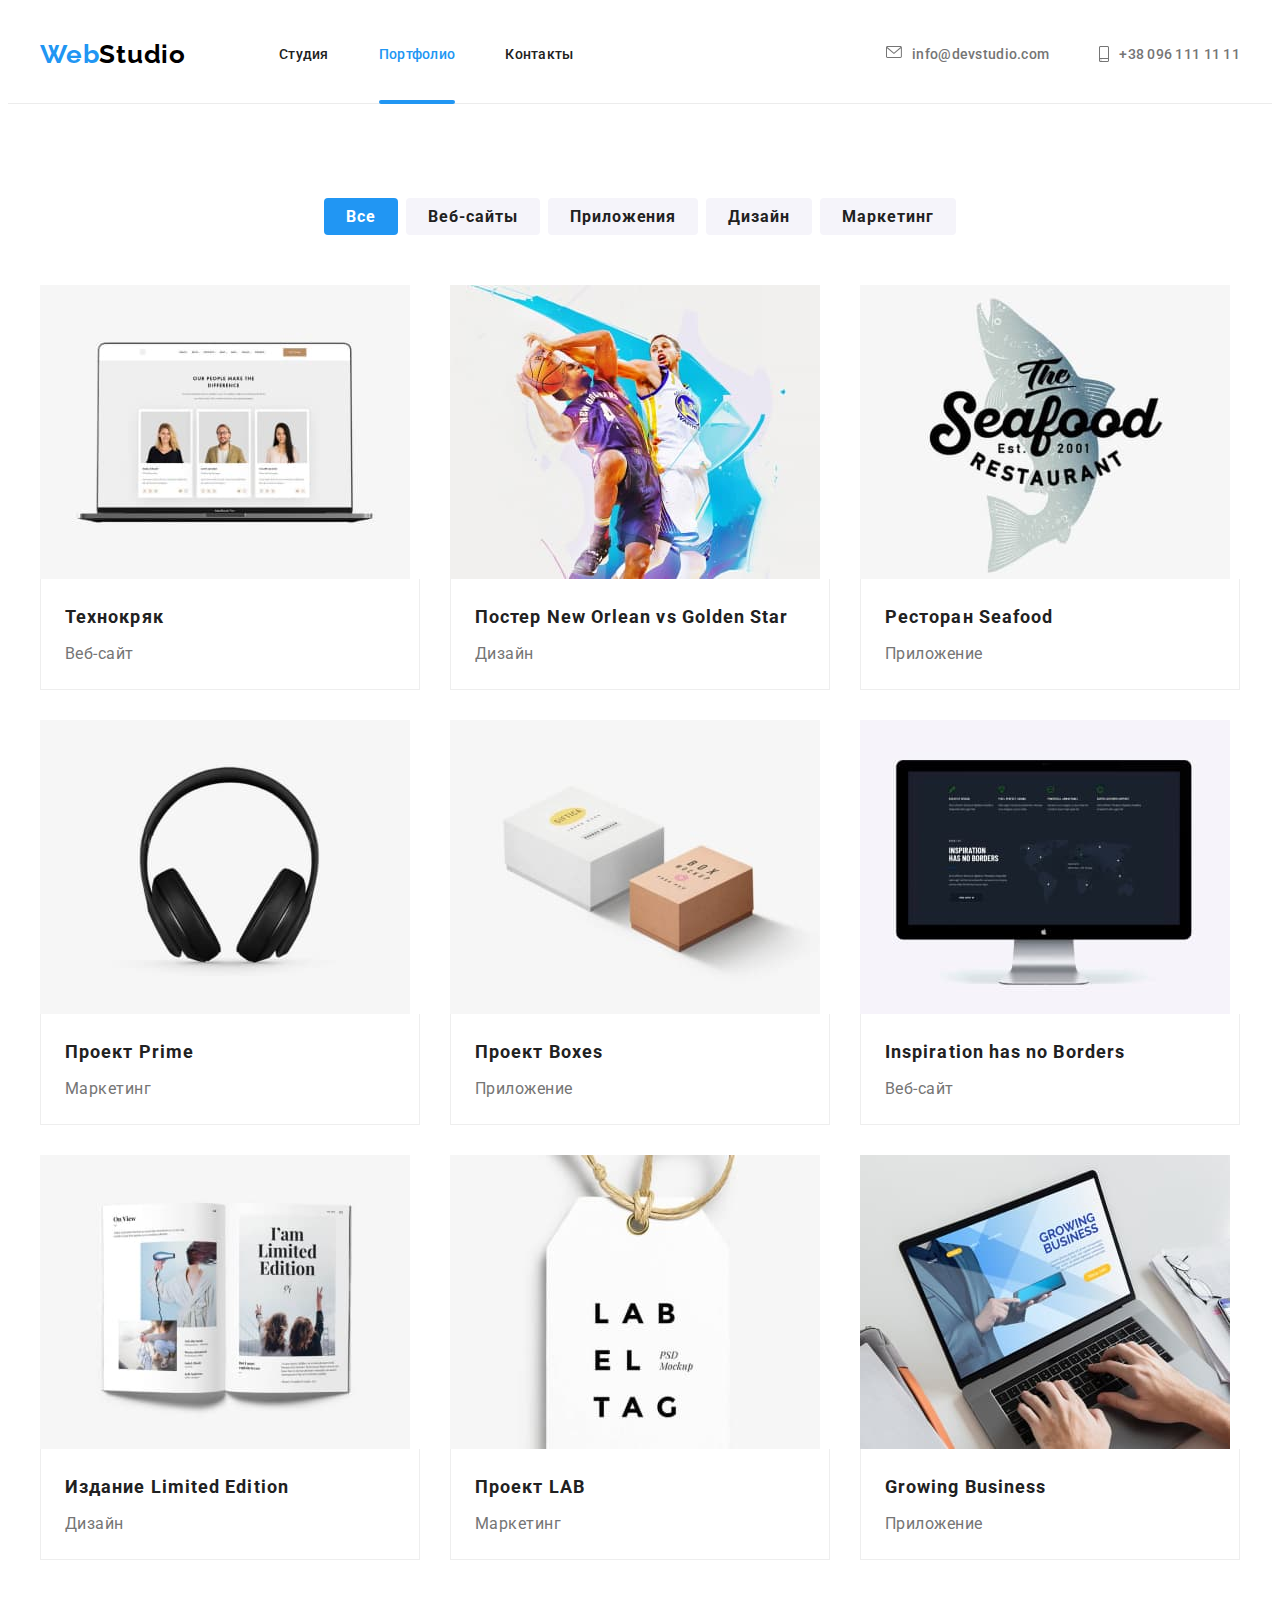
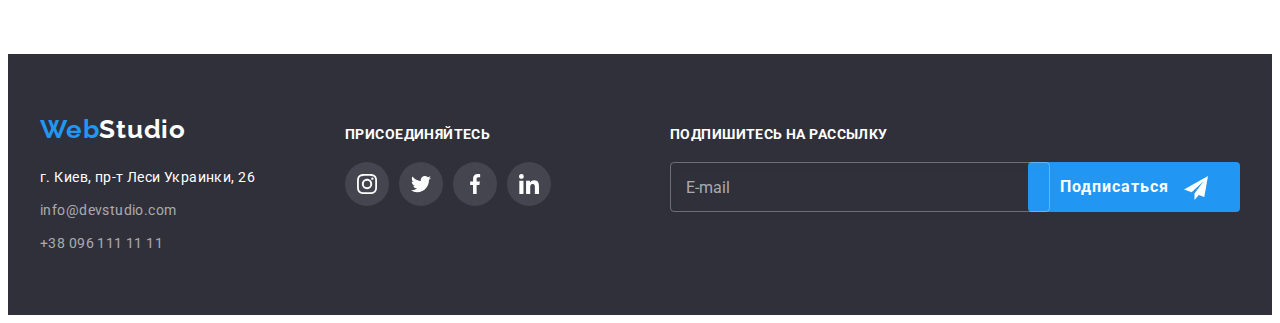
==== commit e9aa44c7: "full scss for portfolio.html" ====
--- a/portfolio.html
+++ b/portfolio.html
@@ -79,7 +79,7 @@
     </header>
 
     <main>
-      <section class="portfolio section">
+      <section class="portfolio">
         <div class="container">
           <h1 class="visually-hidden">Портфолио</h1>
           <ul class="nopoint filter-btn-list">
--- a/css/main.min.css
+++ b/css/main.min.css
@@ -1 +1 @@
-:root{--main-clr: #2196f3;--title-color: #212121;--text-color: #757575;--foot-adress: rgba(255, 255, 255, 0.6);--white-clr: white;--icon-clr: #afb1b8;--bg-clr-main: #2f303a;--bg-clr-secondary: #f5f4fa;--bg-hero: #c4c4c4;--foot-icon: rgba(255, 255, 255, 0.1);--bg-our-job: rgba(47, 48, 58, 0.8);--overlay: rgba(0, 0, 0, 0.2);--hover-overlay: rgba(33, 150, 243, 0.9);--border-form-clr: rgba(33, 33, 33, 0.2);--hover-btn: #188ce8;--frame-clr: #ececec;--frame-card: #eeeeee;--indent: 30px}.visually-hidden{position:absolute;white-space:nowrap;width:1px;height:1px;overflow:hidden;border:0;padding:0;clip:rect(0 0 0 0);-webkit-clip-path:inset(50%);clip-path:inset(50%);margin:-1px}.customers,.workers,.photos,.qualities{padding-top:94px;padding-bottom:94px}.customers__title,.workers__title,.photos__title{margin-bottom:50px;font-weight:none;font-size:36px;line-height:1.1666666667;letter-spacing:.03em;text-align:center}.join__title,.our-job__title,.qualities__title{margin-bottom:10px;font-weight:none;font-size:14px;line-height:1.1428571429;letter-spacing:.03em;text-transform:uppercase}h1,h2,h3,h4,h5,h6,ul,p{margin:0;padding:0}img{display:block;max-width:100%;height:auto}.nopoint{list-style:none}.link{text-decoration:none;color:inherit}.container{width:1200px;padding:0 15px;margin-left:auto;margin-right:auto}body{font-family:"Roboto",sans-serif;font-size:14px;color:var(--text-color)}body.no-scroll{overflow:hidden}.title{color:var(--title-color)}.card-set{display:-webkit-box;display:-ms-flexbox;display:flex;-ms-flex-wrap:wrap;flex-wrap:wrap;margin:calc(var(--indent)/-2)}.card-set__item{-ms-flex-preferred-size:calc((100% - var(--items)*var(--indent))/var(--items));flex-basis:calc((100% - var(--items)*var(--indent))/var(--items));margin:calc(var(--indent)/2)}.button{font-family:inherit;font-weight:700;font-size:16px;line-height:1.875;letter-spacing:.06em;border-radius:4px;border:none;-webkit-transition-property:color;transition-property:color;-webkit-transition-duration:250ms;transition-duration:250ms;-webkit-transition-timing-function:cubic-bezier(0.4, 0, 0.2, 1);transition-timing-function:cubic-bezier(0.4, 0, 0.2, 1);-webkit-transition-property:-webkit-box-shadow;transition-property:-webkit-box-shadow;transition-property:box-shadow;transition-property:box-shadow, -webkit-box-shadow;transition-duration:250ms;transition-timing-function:cubic-bezier(0.4, 0, 0.2, 1);-webkit-transition-property:background-color;transition-property:background-color;transition-duration:250ms;transition-timing-function:cubic-bezier(0.4, 0, 0.2, 1);cursor:pointer}.button:hover,.button:focus{color:var(--white-clr);background-color:var(--hover-btn);-webkit-box-shadow:0px 4px 4px rgba(0,0,0,.15);box-shadow:0px 4px 4px rgba(0,0,0,.15)}.btn--active{color:var(--white-clr);background-color:var(--main-clr)}.btn--passive{color:var(--title-color);background-color:var(--bg-clr-secondary)}.hero__btn,.form__btn,.subscribe__btn{min-width:200px;padding:10px 32px}.btn-close{position:absolute;right:8px;top:8px;width:30px;height:30px;display:-webkit-box;display:-ms-flexbox;display:flex;-webkit-box-pack:center;-ms-flex-pack:center;justify-content:center;-webkit-box-align:center;-ms-flex-align:center;align-items:center;color:#000;border-radius:50%;border:1px solid rgba(0,0,0,.1);cursor:pointer;-webkit-transition-property:color;transition-property:color;-webkit-transition-duration:250ms;transition-duration:250ms;-webkit-transition-timing-function:cubic-bezier(0.4, 0, 0.2, 1);transition-timing-function:cubic-bezier(0.4, 0, 0.2, 1)}.btn-close:hover{color:var(--main-clr)}.link{text-decoration:none;color:inherit;-webkit-transition-property:color;transition-property:color;-webkit-transition-duration:250ms;transition-duration:250ms;-webkit-transition-timing-function:cubic-bezier(0.4, 0, 0.2, 1);transition-timing-function:cubic-bezier(0.4, 0, 0.2, 1)}.link:hover,.link:focus{color:var(--main-clr)}.icon{fill:currentColor;-webkit-transition-property:color;transition-property:color;-webkit-transition-duration:250ms;transition-duration:250ms;-webkit-transition-timing-function:cubic-bezier(0.4, 0, 0.2, 1);transition-timing-function:cubic-bezier(0.4, 0, 0.2, 1)}.logo{font-family:"Raleway",sans-serif;font-weight:700;font-size:26px;line-height:1.1730769231;letter-spacing:.03em;color:var(--main-clr);padding:31px 0 33px 0}.social-list{display:-webkit-box;display:-ms-flexbox;display:flex;-webkit-box-pack:center;-ms-flex-pack:center;justify-content:center;gap:10px;margin-top:16px}.social-list__item{border-radius:50%;color:var(--icon-clr)}.social-list__link{display:-webkit-box;display:-ms-flexbox;display:flex;-webkit-box-pack:center;-ms-flex-pack:center;justify-content:center;-webkit-box-align:center;-ms-flex-align:center;align-items:center;width:44px;height:44px;border-radius:50%;-webkit-transition-property:background-color;transition-property:background-color;-webkit-transition-duration:250ms;transition-duration:250ms;-webkit-transition-timing-function:cubic-bezier(0.4, 0, 0.2, 1);transition-timing-function:cubic-bezier(0.4, 0, 0.2, 1);fill:currentColor}.social-list__item .social-list__link:hover,.social-list__item .social-list__link:focus{background-color:var(--main-clr);color:var(--white-clr)}.header{border-bottom:1px solid var(--frame-clr)}.head-studio{color:#000}.nav-link{display:-webkit-box;display:-ms-flexbox;display:flex;padding:31px 0 33px 0;font-weight:500;font-size:14px;line-height:1.1428571429;letter-spacing:.02em}.nav-link.link-active{color:var(--main-clr)}.link-active::after{content:"";position:absolute;left:0;bottom:-9px;width:100%;height:4px;border-radius:2px;background-color:var(--main-clr)}.header-container,.header-nav,.main-nav,.contact-nav{display:-webkit-box;display:-ms-flexbox;display:flex}.contact-nav{margin-left:auto}.contact-nav-item:not(:last-child){margin-right:50px}.main-nav-item{position:relative}.main-nav-item:not(:last-child){margin-right:50px}.header-nav,.header-container{-webkit-box-align:center;-ms-flex-align:center;align-items:center}.logo{margin-right:93px}.main-nav-link{color:var(--title-color)}.icon-contact{margin-right:10px}.hero{padding:200px 0;max-width:1600px;margin:auto;text-align:center;background-color:var(--bg-hero);background-image:-webkit-gradient(linear, left top, left bottom, from(rgba(47, 48, 58, 0.4)), to(rgba(47, 48, 58, 0.4))),url(../images/bg-hero.jpg);background-image:linear-gradient(rgba(47, 48, 58, 0.4), rgba(47, 48, 58, 0.4)),url(../images/bg-hero.jpg);background-repeat:no-repeat;background-size:cover;background-position:center}.hero__title{margin-bottom:30px;font-weight:900;font-size:44px;line-height:1.3636363636;letter-spacing:.06em;text-align:center;text-transform:uppercase;color:var(--white-clr)}.qualities{padding-bottom:0}.qualities__text{font-weight:none;font-size:14px;line-height:1.7142857143;letter-spacing:.03em}.qualities .card-set{--items: 4}.qualities__background{display:-webkit-box;display:-ms-flexbox;display:flex;-webkit-box-pack:center;-ms-flex-pack:center;justify-content:center;-webkit-box-align:center;-ms-flex-align:center;align-items:center;min-height:120px;border-radius:4px;margin-bottom:30px;background-color:var(--bg-clr-secondary)}.photo__thumb{position:relative;overflow:hidden}.our-job__title{position:absolute;left:0;bottom:0;display:-webkit-box;display:-ms-flexbox;display:flex;-webkit-box-pack:center;-ms-flex-pack:center;justify-content:center;-webkit-box-align:center;-ms-flex-align:center;align-items:center;width:100%;min-height:70px;margin-bottom:0;background-color:var(--bg-our-job);color:#fff}.photos .card-set{--items: 3}.workers{background-color:var(--bg-clr-secondary)}.card{background-color:var(--white-clr);text-align:center;font-weight:none;font-size:16px;line-height:1.1875;letter-spacing:.03em;-webkit-box-shadow:0px 1px 3px rgba(0,0,0,.12),0px 1px 1px rgba(0,0,0,.14),0px 2px 1px rgba(0,0,0,.2);box-shadow:0px 1px 3px rgba(0,0,0,.12),0px 1px 1px rgba(0,0,0,.14),0px 2px 1px rgba(0,0,0,.2);border-radius:0px 0px 4px 4px}.card__meta{padding:30px 0}.card__name{margin-bottom:10px;font-weight:500;font-size:inherit;line-height:1.19;letter-spacing:var(--ltr-spasing)}.workers .card-set{--items: 4}.customers__list{display:-webkit-box;display:-ms-flexbox;display:flex;-webkit-box-pack:center;-ms-flex-pack:center;justify-content:center;-webkit-box-align:center;-ms-flex-align:center;align-items:center}.customers__link{display:-webkit-box;display:-ms-flexbox;display:flex;-webkit-box-pack:center;-ms-flex-pack:center;justify-content:center;-webkit-box-align:center;-ms-flex-align:center;align-items:center;height:92px;border:1px solid var(--icon-clr);border-radius:4px;color:var(--icon-clr);-webkit-transition-property:border-color;transition-property:border-color;-webkit-transition-duration:250ms;transition-duration:250ms;-webkit-transition-timing-function:cubic-bezier(0.4, 0, 0.2, 1);transition-timing-function:cubic-bezier(0.4, 0, 0.2, 1)}.customers__link:hover,.customers__link:focus{border-color:var(--main-clr)}.card-set__item.customers__item{--items: 6}.footer{padding:60px 0;background-color:var(--bg-clr-main)}.footer__logo{display:inline-block;margin-bottom:20px;margin-right:0;padding:0}.footer__box{display:-webkit-box;display:-ms-flexbox;display:flex}.bottom-studio{color:var(--white-clr)}.contacts{margin-right:90px;font-style:inherit;font-weight:none;font-size:14px;line-height:1.7142857143;letter-spacing:.03em}.contacts__item:not(:last-child){margin-bottom:9px}.contact__address{color:var(--white-clr)}.contact__link{color:var(--foot-adress)}.join,.subscribe{margin-top:12px}.join__title{color:var(--white-clr)}.join .social-list{margin-top:20px}.join .social-list__item{color:var(--white-clr);background-color:var(--foot-icon);-webkit-transition:background-color var(--transition-var);transition:background-color var(--transition-var)}.subscribe{-ms-flex-preferred-size:570px;flex-basis:570px;margin-left:auto}.subscribe__form{display:-webkit-box;display:-ms-flexbox;display:flex;margin-top:20px;-webkit-box-align:center;-ms-flex-align:center;align-items:center}.subscribe__input{padding:15px 16px;background-color:rgba(0,0,0,0);width:calc(100% - 12px);border:none;outline:none;-webkit-transition-property:border-color;transition-property:border-color;-webkit-transition-duration:250ms;transition-duration:250ms;-webkit-transition-timing-function:cubic-bezier(0.4, 0, 0.2, 1);transition-timing-function:cubic-bezier(0.4, 0, 0.2, 1);font-size:16px;color:var(--foot-adress);border:1px solid rgba(255,255,255,.3);-webkit-filter:drop-shadow(0px 4px 4px rgba(0, 0, 0, 0.15));filter:drop-shadow(0px 4px 4px rgba(0, 0, 0, 0.15));border-radius:4px}.subscribe__input:focus{outline:none;border-color:var(--main-clr)}.subscribe__label{position:relative;-webkit-box-flex:1;-ms-flex-positive:1;flex-grow:1}.subscribe__text{position:absolute;left:16px;bottom:15px;font-size:16px;color:var(--foot-adress);-webkit-transform:translateY(0);transform:translateY(0);-webkit-transition-property:color;transition-property:color;-webkit-transition-duration:250ms;transition-duration:250ms;-webkit-transition-timing-function:cubic-bezier(0.4, 0, 0.2, 1);transition-timing-function:cubic-bezier(0.4, 0, 0.2, 1)}.subscribe__input:focus+.subscribe__text{color:var(--main-clr)}.subscribe__input:not(:-moz-placeholder-shown)+.subscribe__text{transform:translateY(45px);-moz-transition-property:transform;transition-property:transform;transition-duration:250ms;transition-timing-function:cubic-bezier(0.4, 0, 0.2, 1)}.subscribe__input:not(:-ms-input-placeholder)+.subscribe__text{transform:translateY(45px);-ms-transition-property:transform;transition-property:transform;transition-duration:250ms;transition-timing-function:cubic-bezier(0.4, 0, 0.2, 1)}.subscribe__input:focus+.subscribe__text,.subscribe__input:not(:placeholder-shown)+.subscribe__text{-webkit-transform:translateY(45px);transform:translateY(45px);-webkit-transition-property:-webkit-transform;transition-property:-webkit-transform;transition-property:transform;transition-property:transform, -webkit-transform;-webkit-transition-duration:250ms;transition-duration:250ms;-webkit-transition-timing-function:cubic-bezier(0.4, 0, 0.2, 1);transition-timing-function:cubic-bezier(0.4, 0, 0.2, 1)}.icon__send{margin-left:10px;vertical-align:middle}.backdrop{position:fixed;left:0;top:0;width:100vw;height:100vh;background-color:var(--overlay);opacity:1;-webkit-transition:opacity var(--transition-var),visibility var(--transition-var);transition:opacity var(--transition-var),visibility var(--transition-var)}.backdrop.is-hidden{visibility:hidden;opacity:0;pointer-events:none}.btn-close{position:absolute;right:8px;top:8px;width:30px;height:30px;display:-webkit-box;display:-ms-flexbox;display:flex;-webkit-box-pack:center;-ms-flex-pack:center;justify-content:center;-webkit-box-align:center;-ms-flex-align:center;align-items:center;color:#000;border-radius:50%;border:1px solid rgba(0,0,0,.1);cursor:pointer;-webkit-transition-property:color;transition-property:color;-webkit-transition-duration:250ms;transition-duration:250ms;-webkit-transition-timing-function:cubic-bezier(0.4, 0, 0.2, 1);transition-timing-function:cubic-bezier(0.4, 0, 0.2, 1)}.btn-close:hover{color:var(--main-clr)}.checkbox{display:-webkit-box;display:-ms-flexbox;display:flex;-webkit-box-pack:center;-ms-flex-pack:center;justify-content:center;-webkit-box-align:center;-ms-flex-align:center;align-items:center;gap:8px;margin-top:20px}.checkbox__label{width:15px;height:15px;border:2px solid var(--title-color);border-radius:2px;color:var(--white-clr);-webkit-transition-property:background-color;transition-property:background-color;-webkit-transition-duration:250ms;transition-duration:250ms;-webkit-transition-timing-function:cubic-bezier(0.4, 0, 0.2, 1);transition-timing-function:cubic-bezier(0.4, 0, 0.2, 1);-webkit-transition-property:border-color;transition-property:border-color;transition-duration:250ms;transition-timing-function:cubic-bezier(0.4, 0, 0.2, 1)}.checkbox__text{font-weight:none;font-size:14px;line-height:1.7142857143;letter-spacing:.03em}.checkbox__input:checked+.checkbox__label{background-color:var(--main-clr);border-color:var(--main-clr)}.backdrop.is-hidden .modal{-webkit-transform:translate(-50%, -50%) scaleY(0.2);transform:translate(-50%, -50%) scaleY(0.2)}.modal{position:absolute;left:50%;top:50%;-webkit-transform:translate(-50%, -50%) scaleY(1);transform:translate(-50%, -50%) scaleY(1);-webkit-transform-origin:top center;transform-origin:top center;-webkit-transition-property:-webkit-transform;transition-property:-webkit-transform;transition-property:transform;transition-property:transform, -webkit-transform;-webkit-transition-duration:250ms;transition-duration:250ms;-webkit-transition-timing-function:cubic-bezier(0.4, 0, 0.2, 1);transition-timing-function:cubic-bezier(0.4, 0, 0.2, 1);width:530px;padding:40px;-webkit-box-shadow:0px 1px 3px rgba(0,0,0,.12),0px 1px 1px rgba(0,0,0,.14),0px 2px 1px rgba(0,0,0,.2);box-shadow:0px 1px 3px rgba(0,0,0,.12),0px 1px 1px rgba(0,0,0,.14),0px 2px 1px rgba(0,0,0,.2);border-radius:4px;background-color:var(--white-clr)}.modal__form{display:-webkit-box;display:-ms-flexbox;display:flex;-webkit-box-pack:center;-ms-flex-pack:center;justify-content:center}.modal__title{display:block;margin-bottom:12px;font-weight:none;font-size:20px;line-height:1.15;letter-spacing:.03em;text-align:center;color:var(--title-color)}.modal__text{font-weight:none;font-size:12px;line-height:1.1666666667;letter-spacing:.01em;color:var(--text-color)}.modal__icon{position:absolute;left:16px;bottom:12px}.modal__label{position:relative;display:-webkit-box;display:-ms-flexbox;display:flex;-webkit-box-orient:vertical;-webkit-box-direction:normal;-ms-flex-direction:column;flex-direction:column;margin-bottom:10px;-webkit-transition:color var(--transition-var);transition:color var(--transition-var);color:var(--title-color)}.modal__label:last-child{margin-bottom:20px}.modal__label:focus-within{color:var(--main-clr)}.modal__input{width:100%;padding:12px;padding-left:42px;margin-top:4px;border-radius:4px;border:1px solid var(--border-form-clr);outline-color:var(--border-form-clr);-webkit-transition-property:outline-color;transition-property:outline-color;-webkit-transition-duration:250ms;transition-duration:250ms;-webkit-transition-timing-function:cubic-bezier(0.4, 0, 0.2, 1);transition-timing-function:cubic-bezier(0.4, 0, 0.2, 1)}.modal__label:focus-within>.modal__input{outline:1px solid var(--main-clr);border-color:rgba(0,0,0,0)}.modal__input.text-area{padding-left:16px;min-height:120px;resize:none}.modal__input.text-area::-webkit-input-placeholder{color:rgba(117,117,117,.5);font-size:12px}.modal__input.text-area::-moz-placeholder{color:rgba(117,117,117,.5);font-size:12px}.modal__input.text-area:-ms-input-placeholder{color:rgba(117,117,117,.5);font-size:12px}.modal__input.text-area::-ms-input-placeholder{color:rgba(117,117,117,.5);font-size:12px}.modal__input.text-area::placeholder{color:rgba(117,117,117,.5);font-size:12px}.licence-link{color:var(--main-clr)}.form__btn{display:block;margin-left:auto;margin-right:auto;margin-top:30px;-webkit-box-shadow:0px 4px 4px rgba(0,0,0,.15);box-shadow:0px 4px 4px rgba(0,0,0,.15)}/*# sourceMappingURL=main.min.css.map */+:root{--main-clr: #2196f3;--title-color: #212121;--text-color: #757575;--foot-adress: rgba(255, 255, 255, 0.6);--white-clr: white;--icon-clr: #afb1b8;--bg-clr-main: #2f303a;--bg-clr-secondary: #f5f4fa;--bg-hero: #c4c4c4;--foot-icon: rgba(255, 255, 255, 0.1);--bg-our-job: rgba(47, 48, 58, 0.8);--overlay: rgba(0, 0, 0, 0.2);--hover-overlay: rgba(33, 150, 243, 0.9);--border-form-clr: rgba(33, 33, 33, 0.2);--hover-btn: #188ce8;--frame-clr: #ececec;--frame-card: #eeeeee;--indent: 30px}.visually-hidden{position:absolute;white-space:nowrap;width:1px;height:1px;overflow:hidden;border:0;padding:0;clip:rect(0 0 0 0);-webkit-clip-path:inset(50%);clip-path:inset(50%);margin:-1px}.portfolio,.customers,.workers,.photos,.qualities{padding-top:94px;padding-bottom:94px}.customers__title,.workers__title,.photos__title{margin-bottom:50px;font-weight:none;font-size:36px;line-height:1.1666666667;letter-spacing:.03em;text-align:center}.join__title,.our-job__title,.qualities__title{margin-bottom:10px;font-weight:none;font-size:14px;line-height:1.1428571429;letter-spacing:.03em;text-transform:uppercase}h1,h2,h3,h4,h5,h6,ul,p{margin:0;padding:0}img{display:block;max-width:100%;height:auto}.nopoint{list-style:none}.link{text-decoration:none;color:inherit}.container{width:1200px;padding:0 15px;margin-left:auto;margin-right:auto}body{font-family:"Roboto",sans-serif;font-size:14px;color:var(--text-color)}body.no-scroll{overflow:hidden}.title{color:var(--title-color)}.card-set{display:-webkit-box;display:-ms-flexbox;display:flex;-ms-flex-wrap:wrap;flex-wrap:wrap;margin:calc(var(--indent)/-2)}.card-set__item{-ms-flex-preferred-size:calc((100% - var(--items)*var(--indent))/var(--items));flex-basis:calc((100% - var(--items)*var(--indent))/var(--items));margin:calc(var(--indent)/2)}.button{font-family:inherit;font-weight:700;font-size:16px;line-height:1.875;letter-spacing:.06em;border-radius:4px;border:none;-webkit-transition-property:color;transition-property:color;-webkit-transition-duration:250ms;transition-duration:250ms;-webkit-transition-timing-function:cubic-bezier(0.4, 0, 0.2, 1);transition-timing-function:cubic-bezier(0.4, 0, 0.2, 1);-webkit-transition-property:-webkit-box-shadow;transition-property:-webkit-box-shadow;transition-property:box-shadow;transition-property:box-shadow, -webkit-box-shadow;transition-duration:250ms;transition-timing-function:cubic-bezier(0.4, 0, 0.2, 1);-webkit-transition-property:background-color;transition-property:background-color;transition-duration:250ms;transition-timing-function:cubic-bezier(0.4, 0, 0.2, 1);cursor:pointer}.button:hover,.button:focus{color:var(--white-clr);background-color:var(--hover-btn);-webkit-box-shadow:0px 4px 4px rgba(0,0,0,.15);box-shadow:0px 4px 4px rgba(0,0,0,.15)}.btn--active{color:var(--white-clr);background-color:var(--main-clr)}.btn--passive{color:var(--title-color);background-color:var(--bg-clr-secondary)}.hero__btn,.form__btn,.subscribe__btn{min-width:200px;padding:10px 32px}.btn-close{position:absolute;right:8px;top:8px;width:30px;height:30px;display:-webkit-box;display:-ms-flexbox;display:flex;-webkit-box-pack:center;-ms-flex-pack:center;justify-content:center;-webkit-box-align:center;-ms-flex-align:center;align-items:center;color:#000;border-radius:50%;border:1px solid rgba(0,0,0,.1);cursor:pointer;-webkit-transition-property:color;transition-property:color;-webkit-transition-duration:250ms;transition-duration:250ms;-webkit-transition-timing-function:cubic-bezier(0.4, 0, 0.2, 1);transition-timing-function:cubic-bezier(0.4, 0, 0.2, 1)}.btn-close:hover{color:var(--main-clr)}.link{text-decoration:none;color:inherit;-webkit-transition-property:color;transition-property:color;-webkit-transition-duration:250ms;transition-duration:250ms;-webkit-transition-timing-function:cubic-bezier(0.4, 0, 0.2, 1);transition-timing-function:cubic-bezier(0.4, 0, 0.2, 1)}.link:hover,.link:focus{color:var(--main-clr)}.icon{fill:currentColor;-webkit-transition-property:color;transition-property:color;-webkit-transition-duration:250ms;transition-duration:250ms;-webkit-transition-timing-function:cubic-bezier(0.4, 0, 0.2, 1);transition-timing-function:cubic-bezier(0.4, 0, 0.2, 1)}.logo{font-family:"Raleway",sans-serif;font-weight:700;font-size:26px;line-height:1.1730769231;letter-spacing:.03em;color:var(--main-clr);padding:31px 0 33px 0}.social-list{display:-webkit-box;display:-ms-flexbox;display:flex;-webkit-box-pack:center;-ms-flex-pack:center;justify-content:center;gap:10px;margin-top:16px}.social-list__item{border-radius:50%;color:var(--icon-clr)}.social-list__link{display:-webkit-box;display:-ms-flexbox;display:flex;-webkit-box-pack:center;-ms-flex-pack:center;justify-content:center;-webkit-box-align:center;-ms-flex-align:center;align-items:center;width:44px;height:44px;border-radius:50%;-webkit-transition-property:background-color;transition-property:background-color;-webkit-transition-duration:250ms;transition-duration:250ms;-webkit-transition-timing-function:cubic-bezier(0.4, 0, 0.2, 1);transition-timing-function:cubic-bezier(0.4, 0, 0.2, 1);fill:currentColor}.social-list__item .social-list__link:hover,.social-list__item .social-list__link:focus{background-color:var(--main-clr);color:var(--white-clr)}.header{border-bottom:1px solid var(--frame-clr)}.head-studio{color:#000}.nav-link{display:-webkit-box;display:-ms-flexbox;display:flex;padding:31px 0 33px 0;font-weight:500;font-size:14px;line-height:1.1428571429;letter-spacing:.02em}.nav-link.link-active{color:var(--main-clr)}.link-active::after{content:"";position:absolute;left:0;bottom:-9px;width:100%;height:4px;border-radius:2px;background-color:var(--main-clr)}.header-container,.header-nav,.main-nav,.contact-nav{display:-webkit-box;display:-ms-flexbox;display:flex}.contact-nav{margin-left:auto}.contact-nav-item:not(:last-child){margin-right:50px}.main-nav-item{position:relative}.main-nav-item:not(:last-child){margin-right:50px}.header-nav,.header-container{-webkit-box-align:center;-ms-flex-align:center;align-items:center}.logo{margin-right:93px}.main-nav-link{color:var(--title-color)}.icon-contact{margin-right:10px}.hero{padding:200px 0;max-width:1600px;margin:auto;text-align:center;background-color:var(--bg-hero);background-image:-webkit-gradient(linear, left top, left bottom, from(rgba(47, 48, 58, 0.4)), to(rgba(47, 48, 58, 0.4))),url(../images/bg-hero.jpg);background-image:linear-gradient(rgba(47, 48, 58, 0.4), rgba(47, 48, 58, 0.4)),url(../images/bg-hero.jpg);background-repeat:no-repeat;background-size:cover;background-position:center}.hero__title{margin-bottom:30px;font-weight:900;font-size:44px;line-height:1.3636363636;letter-spacing:.06em;text-align:center;text-transform:uppercase;color:var(--white-clr)}.qualities{padding-bottom:0}.qualities__text{font-weight:none;font-size:14px;line-height:1.7142857143;letter-spacing:.03em}.qualities .card-set{--items: 4}.qualities__background{display:-webkit-box;display:-ms-flexbox;display:flex;-webkit-box-pack:center;-ms-flex-pack:center;justify-content:center;-webkit-box-align:center;-ms-flex-align:center;align-items:center;min-height:120px;border-radius:4px;margin-bottom:30px;background-color:var(--bg-clr-secondary)}.photo__thumb{position:relative;overflow:hidden}.our-job__title{position:absolute;left:0;bottom:0;display:-webkit-box;display:-ms-flexbox;display:flex;-webkit-box-pack:center;-ms-flex-pack:center;justify-content:center;-webkit-box-align:center;-ms-flex-align:center;align-items:center;width:100%;min-height:70px;margin-bottom:0;background-color:var(--bg-our-job);color:#fff}.photos .card-set{--items: 3}.workers{background-color:var(--bg-clr-secondary)}.card{background-color:var(--white-clr);text-align:center;font-weight:none;font-size:16px;line-height:1.1875;letter-spacing:.03em;-webkit-box-shadow:0px 1px 3px rgba(0,0,0,.12),0px 1px 1px rgba(0,0,0,.14),0px 2px 1px rgba(0,0,0,.2);box-shadow:0px 1px 3px rgba(0,0,0,.12),0px 1px 1px rgba(0,0,0,.14),0px 2px 1px rgba(0,0,0,.2);border-radius:0px 0px 4px 4px}.card__meta{padding:30px 0}.card__name{margin-bottom:10px;font-weight:500;font-size:inherit;line-height:1.19;letter-spacing:var(--ltr-spasing)}.workers .card-set{--items: 4}.customers__list{display:-webkit-box;display:-ms-flexbox;display:flex;-webkit-box-pack:center;-ms-flex-pack:center;justify-content:center;-webkit-box-align:center;-ms-flex-align:center;align-items:center}.customers__link{display:-webkit-box;display:-ms-flexbox;display:flex;-webkit-box-pack:center;-ms-flex-pack:center;justify-content:center;-webkit-box-align:center;-ms-flex-align:center;align-items:center;height:92px;border:1px solid var(--icon-clr);border-radius:4px;color:var(--icon-clr);-webkit-transition-property:border-color;transition-property:border-color;-webkit-transition-duration:250ms;transition-duration:250ms;-webkit-transition-timing-function:cubic-bezier(0.4, 0, 0.2, 1);transition-timing-function:cubic-bezier(0.4, 0, 0.2, 1)}.customers__link:hover,.customers__link:focus{border-color:var(--main-clr)}.card-set__item.customers__item{--items: 6}.footer{padding:60px 0;background-color:var(--bg-clr-main)}.footer__logo{display:inline-block;margin-bottom:20px;margin-right:0;padding:0}.footer__box{display:-webkit-box;display:-ms-flexbox;display:flex}.bottom-studio{color:var(--white-clr)}.contacts{margin-right:90px;font-style:inherit;font-weight:none;font-size:14px;line-height:1.7142857143;letter-spacing:.03em}.contacts__item:not(:last-child){margin-bottom:9px}.contact__address{color:var(--white-clr)}.contact__link{color:var(--foot-adress)}.join,.subscribe{margin-top:12px}.join__title{color:var(--white-clr)}.join .social-list{margin-top:20px}.join .social-list__item{color:var(--white-clr);background-color:var(--foot-icon);-webkit-transition:background-color var(--transition-var);transition:background-color var(--transition-var)}.subscribe{-ms-flex-preferred-size:570px;flex-basis:570px;margin-left:auto}.subscribe__form{display:-webkit-box;display:-ms-flexbox;display:flex;margin-top:20px;-webkit-box-align:center;-ms-flex-align:center;align-items:center}.subscribe__input{padding:15px 16px;background-color:rgba(0,0,0,0);width:calc(100% - 12px);border:none;outline:none;-webkit-transition-property:border-color;transition-property:border-color;-webkit-transition-duration:250ms;transition-duration:250ms;-webkit-transition-timing-function:cubic-bezier(0.4, 0, 0.2, 1);transition-timing-function:cubic-bezier(0.4, 0, 0.2, 1);font-size:16px;color:var(--foot-adress);border:1px solid rgba(255,255,255,.3);-webkit-filter:drop-shadow(0px 4px 4px rgba(0, 0, 0, 0.15));filter:drop-shadow(0px 4px 4px rgba(0, 0, 0, 0.15));border-radius:4px}.subscribe__input:focus{outline:none;border-color:var(--main-clr)}.subscribe__label{position:relative;-webkit-box-flex:1;-ms-flex-positive:1;flex-grow:1}.subscribe__text{position:absolute;left:16px;bottom:15px;font-size:16px;color:var(--foot-adress);-webkit-transform:translateY(0);transform:translateY(0);-webkit-transition-property:color;transition-property:color;-webkit-transition-duration:250ms;transition-duration:250ms;-webkit-transition-timing-function:cubic-bezier(0.4, 0, 0.2, 1);transition-timing-function:cubic-bezier(0.4, 0, 0.2, 1)}.subscribe__input:focus+.subscribe__text{color:var(--main-clr)}.subscribe__input:not(:-moz-placeholder-shown)+.subscribe__text{transform:translateY(45px);-moz-transition-property:transform;transition-property:transform;transition-duration:250ms;transition-timing-function:cubic-bezier(0.4, 0, 0.2, 1)}.subscribe__input:not(:-ms-input-placeholder)+.subscribe__text{transform:translateY(45px);-ms-transition-property:transform;transition-property:transform;transition-duration:250ms;transition-timing-function:cubic-bezier(0.4, 0, 0.2, 1)}.subscribe__input:focus+.subscribe__text,.subscribe__input:not(:placeholder-shown)+.subscribe__text{-webkit-transform:translateY(45px);transform:translateY(45px);-webkit-transition-property:-webkit-transform;transition-property:-webkit-transform;transition-property:transform;transition-property:transform, -webkit-transform;-webkit-transition-duration:250ms;transition-duration:250ms;-webkit-transition-timing-function:cubic-bezier(0.4, 0, 0.2, 1);transition-timing-function:cubic-bezier(0.4, 0, 0.2, 1)}.icon__send{margin-left:10px;vertical-align:middle}.backdrop{position:fixed;left:0;top:0;width:100vw;height:100vh;background-color:var(--overlay);opacity:1;-webkit-transition:opacity var(--transition-var),visibility var(--transition-var);transition:opacity var(--transition-var),visibility var(--transition-var)}.backdrop.is-hidden{visibility:hidden;opacity:0;pointer-events:none}.btn-close{position:absolute;right:8px;top:8px;width:30px;height:30px;display:-webkit-box;display:-ms-flexbox;display:flex;-webkit-box-pack:center;-ms-flex-pack:center;justify-content:center;-webkit-box-align:center;-ms-flex-align:center;align-items:center;color:#000;border-radius:50%;border:1px solid rgba(0,0,0,.1);cursor:pointer;-webkit-transition-property:color;transition-property:color;-webkit-transition-duration:250ms;transition-duration:250ms;-webkit-transition-timing-function:cubic-bezier(0.4, 0, 0.2, 1);transition-timing-function:cubic-bezier(0.4, 0, 0.2, 1)}.btn-close:hover{color:var(--main-clr)}.checkbox{display:-webkit-box;display:-ms-flexbox;display:flex;-webkit-box-pack:center;-ms-flex-pack:center;justify-content:center;-webkit-box-align:center;-ms-flex-align:center;align-items:center;gap:8px;margin-top:20px}.checkbox__label{width:15px;height:15px;border:2px solid var(--title-color);border-radius:2px;color:var(--white-clr);-webkit-transition-property:background-color;transition-property:background-color;-webkit-transition-duration:250ms;transition-duration:250ms;-webkit-transition-timing-function:cubic-bezier(0.4, 0, 0.2, 1);transition-timing-function:cubic-bezier(0.4, 0, 0.2, 1);-webkit-transition-property:border-color;transition-property:border-color;transition-duration:250ms;transition-timing-function:cubic-bezier(0.4, 0, 0.2, 1)}.checkbox__text{font-weight:none;font-size:14px;line-height:1.7142857143;letter-spacing:.03em}.checkbox__input:checked+.checkbox__label{background-color:var(--main-clr);border-color:var(--main-clr)}.backdrop.is-hidden .modal{-webkit-transform:translate(-50%, -50%) scaleY(0.2);transform:translate(-50%, -50%) scaleY(0.2)}.modal{position:absolute;left:50%;top:50%;-webkit-transform:translate(-50%, -50%) scaleY(1);transform:translate(-50%, -50%) scaleY(1);-webkit-transform-origin:top center;transform-origin:top center;-webkit-transition-property:-webkit-transform;transition-property:-webkit-transform;transition-property:transform;transition-property:transform, -webkit-transform;-webkit-transition-duration:250ms;transition-duration:250ms;-webkit-transition-timing-function:cubic-bezier(0.4, 0, 0.2, 1);transition-timing-function:cubic-bezier(0.4, 0, 0.2, 1);width:530px;padding:40px;-webkit-box-shadow:0px 1px 3px rgba(0,0,0,.12),0px 1px 1px rgba(0,0,0,.14),0px 2px 1px rgba(0,0,0,.2);box-shadow:0px 1px 3px rgba(0,0,0,.12),0px 1px 1px rgba(0,0,0,.14),0px 2px 1px rgba(0,0,0,.2);border-radius:4px;background-color:var(--white-clr)}.modal__form{display:-webkit-box;display:-ms-flexbox;display:flex;-webkit-box-pack:center;-ms-flex-pack:center;justify-content:center}.modal__title{display:block;margin-bottom:12px;font-weight:none;font-size:20px;line-height:1.15;letter-spacing:.03em;text-align:center;color:var(--title-color)}.modal__text{font-weight:none;font-size:12px;line-height:1.1666666667;letter-spacing:.01em;color:var(--text-color)}.modal__icon{position:absolute;left:16px;bottom:12px}.modal__label{position:relative;display:-webkit-box;display:-ms-flexbox;display:flex;-webkit-box-orient:vertical;-webkit-box-direction:normal;-ms-flex-direction:column;flex-direction:column;margin-bottom:10px;-webkit-transition:color var(--transition-var);transition:color var(--transition-var);color:var(--title-color)}.modal__label:last-child{margin-bottom:20px}.modal__label:focus-within{color:var(--main-clr)}.modal__input{width:100%;padding:12px;padding-left:42px;margin-top:4px;border-radius:4px;border:1px solid var(--border-form-clr);outline-color:var(--border-form-clr);-webkit-transition-property:outline-color;transition-property:outline-color;-webkit-transition-duration:250ms;transition-duration:250ms;-webkit-transition-timing-function:cubic-bezier(0.4, 0, 0.2, 1);transition-timing-function:cubic-bezier(0.4, 0, 0.2, 1)}.modal__label:focus-within>.modal__input{outline:1px solid var(--main-clr);border-color:rgba(0,0,0,0)}.modal__input.text-area{padding-left:16px;min-height:120px;resize:none}.modal__input.text-area::-webkit-input-placeholder{color:rgba(117,117,117,.5);font-size:12px}.modal__input.text-area::-moz-placeholder{color:rgba(117,117,117,.5);font-size:12px}.modal__input.text-area:-ms-input-placeholder{color:rgba(117,117,117,.5);font-size:12px}.modal__input.text-area::-ms-input-placeholder{color:rgba(117,117,117,.5);font-size:12px}.modal__input.text-area::placeholder{color:rgba(117,117,117,.5);font-size:12px}.licence-link{color:var(--main-clr)}.form__btn{display:block;margin-left:auto;margin-right:auto;margin-top:30px;-webkit-box-shadow:0px 4px 4px rgba(0,0,0,.15);box-shadow:0px 4px 4px rgba(0,0,0,.15)}.portfolio{--items: 3}.portfolio-card{display:block;-webkit-transition-property:-webkit-box-shadow;transition-property:-webkit-box-shadow;transition-property:box-shadow;transition-property:box-shadow, -webkit-box-shadow;-webkit-transition-duration:250ms;transition-duration:250ms;-webkit-transition-timing-function:cubic-bezier(0.4, 0, 0.2, 1);transition-timing-function:cubic-bezier(0.4, 0, 0.2, 1)}.portfolio-card__title{margin-bottom:4px;font-weight:none;font-size:18px;line-height:2;letter-spacing:.06em}.portfolio-card__type{font-weight:none;font-size:16px;line-height:1.875;letter-spacing:.03em}.portfolio-card__description{padding:20px 24px;border:1px solid var(--frame-card);border-top:none}.portfolio-card__overlay{position:absolute;left:0;top:0;width:100%;height:100%;-webkit-transform:translateY(101%);transform:translateY(101%);display:-webkit-box;display:-ms-flexbox;display:flex;-webkit-box-pack:center;-ms-flex-pack:center;justify-content:center;-webkit-box-align:center;-ms-flex-align:center;align-items:center;-webkit-transition-property:-webkit-transform;transition-property:-webkit-transform;transition-property:transform;transition-property:transform, -webkit-transform;-webkit-transition-duration:250ms;transition-duration:250ms;-webkit-transition-timing-function:cubic-bezier(0.4, 0, 0.2, 1);transition-timing-function:cubic-bezier(0.4, 0, 0.2, 1);background-color:var(--hover-overlay)}.portfolio-card__text{display:block;-ms-flex-preferred-size:320px;flex-basis:320px;font-weight:none;font-size:18px;line-height:1.5555555556;letter-spacing:.03em;color:#fff;color:var(--white-clr)}.portfolio .portfolio-card:hover,.portfolio .portfolio-card:focus{-webkit-box-shadow:0px 1px 1px rgba(0,0,0,.12),0px 4px 4px rgba(0,0,0,.06),1px 4px 6px rgba(0,0,0,.16);box-shadow:0px 1px 1px rgba(0,0,0,.12),0px 4px 4px rgba(0,0,0,.06),1px 4px 6px rgba(0,0,0,.16);color:var(--text-color)}.portfolio-card:hover .portfolio-card__overlay,.portfolio-card:focus .portfolio-card__overlay{-webkit-transform:translateY(0);transform:translateY(0)}.filter-btn-list{display:-webkit-box;display:-ms-flexbox;display:flex;-webkit-box-pack:center;-ms-flex-pack:center;justify-content:center;margin-bottom:50px}.filter-btn:not(:last-child){margin-right:8px}.portfolio .button{padding:6px 22px;line-height:1.6}.filter-btn>.button:hover,.filter-btn>.button:focus{-webkit-box-shadow:0px 3px 1px rgba(0,0,0,.1),0px 1px 2px rgba(0,0,0,.08),0px 2px 2px rgba(0,0,0,.12);box-shadow:0px 3px 1px rgba(0,0,0,.1),0px 1px 2px rgba(0,0,0,.08),0px 2px 2px rgba(0,0,0,.12)}/*# sourceMappingURL=main.min.css.map */